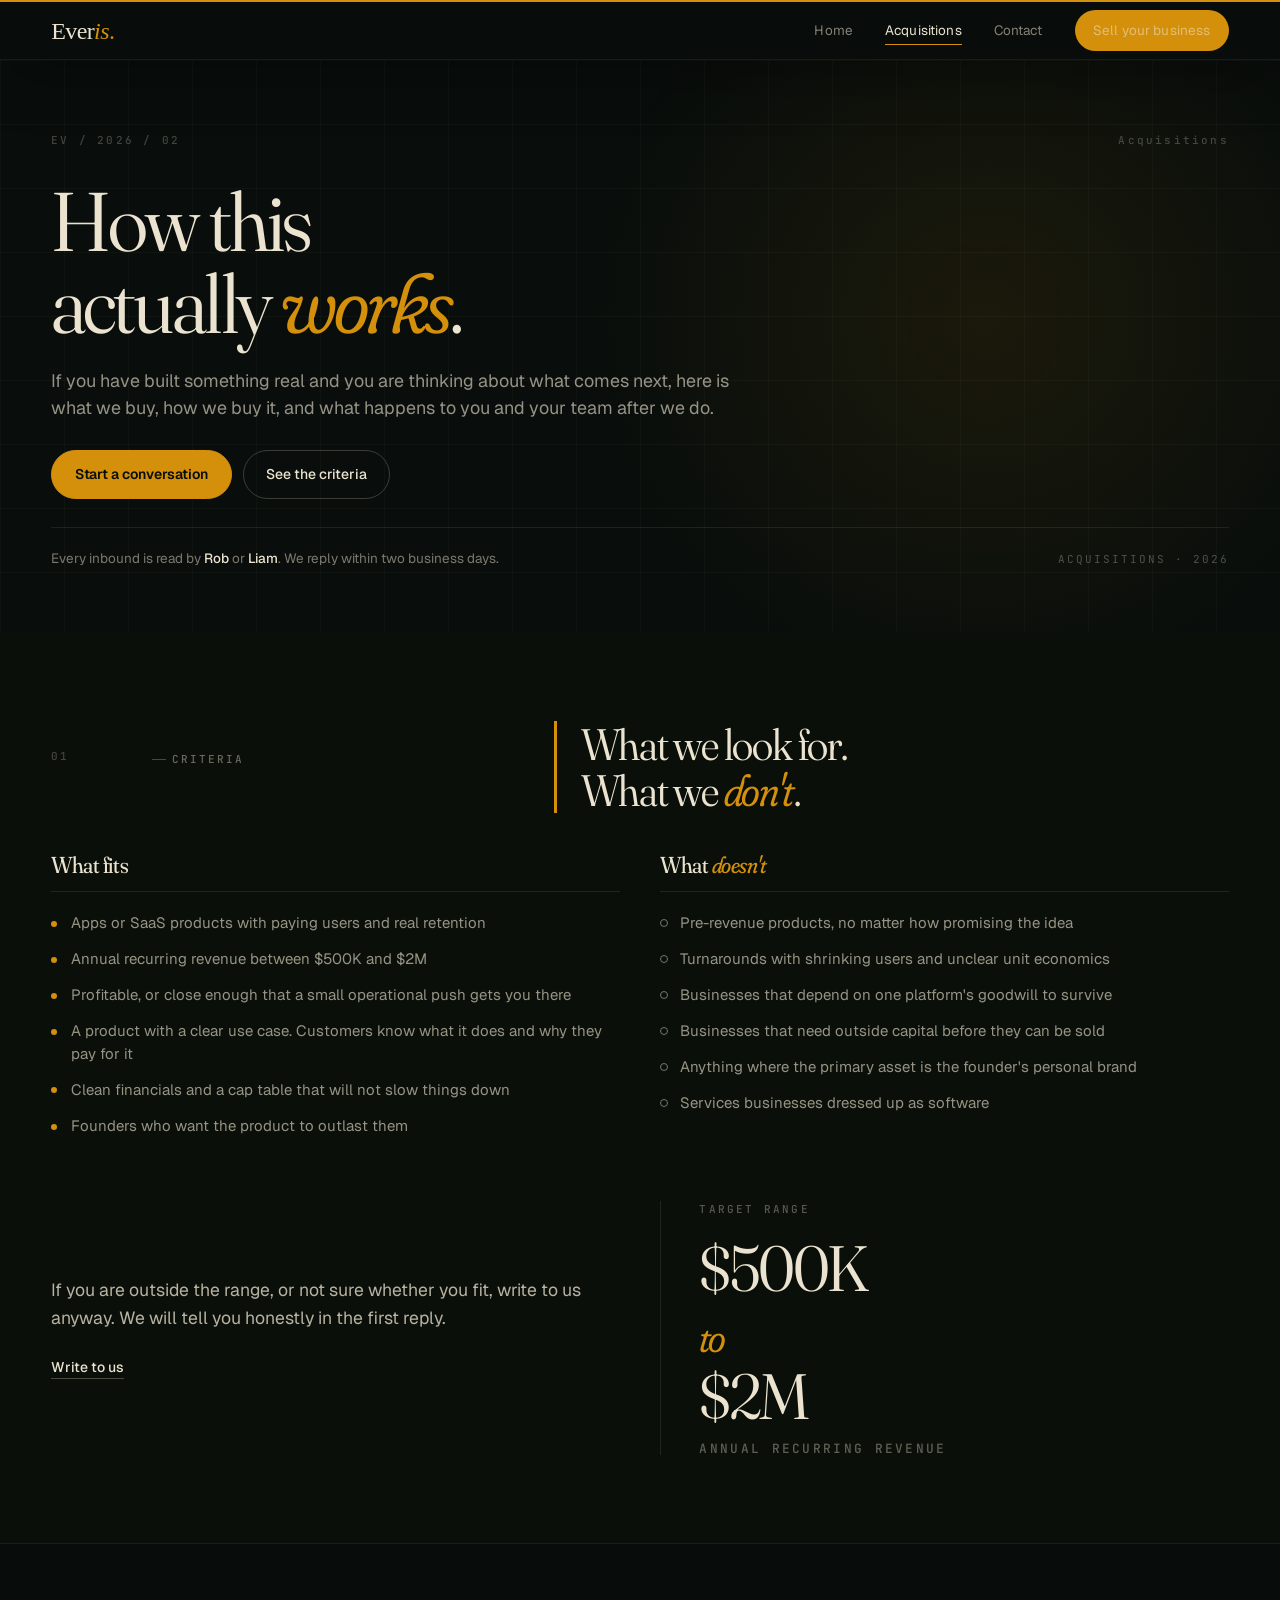
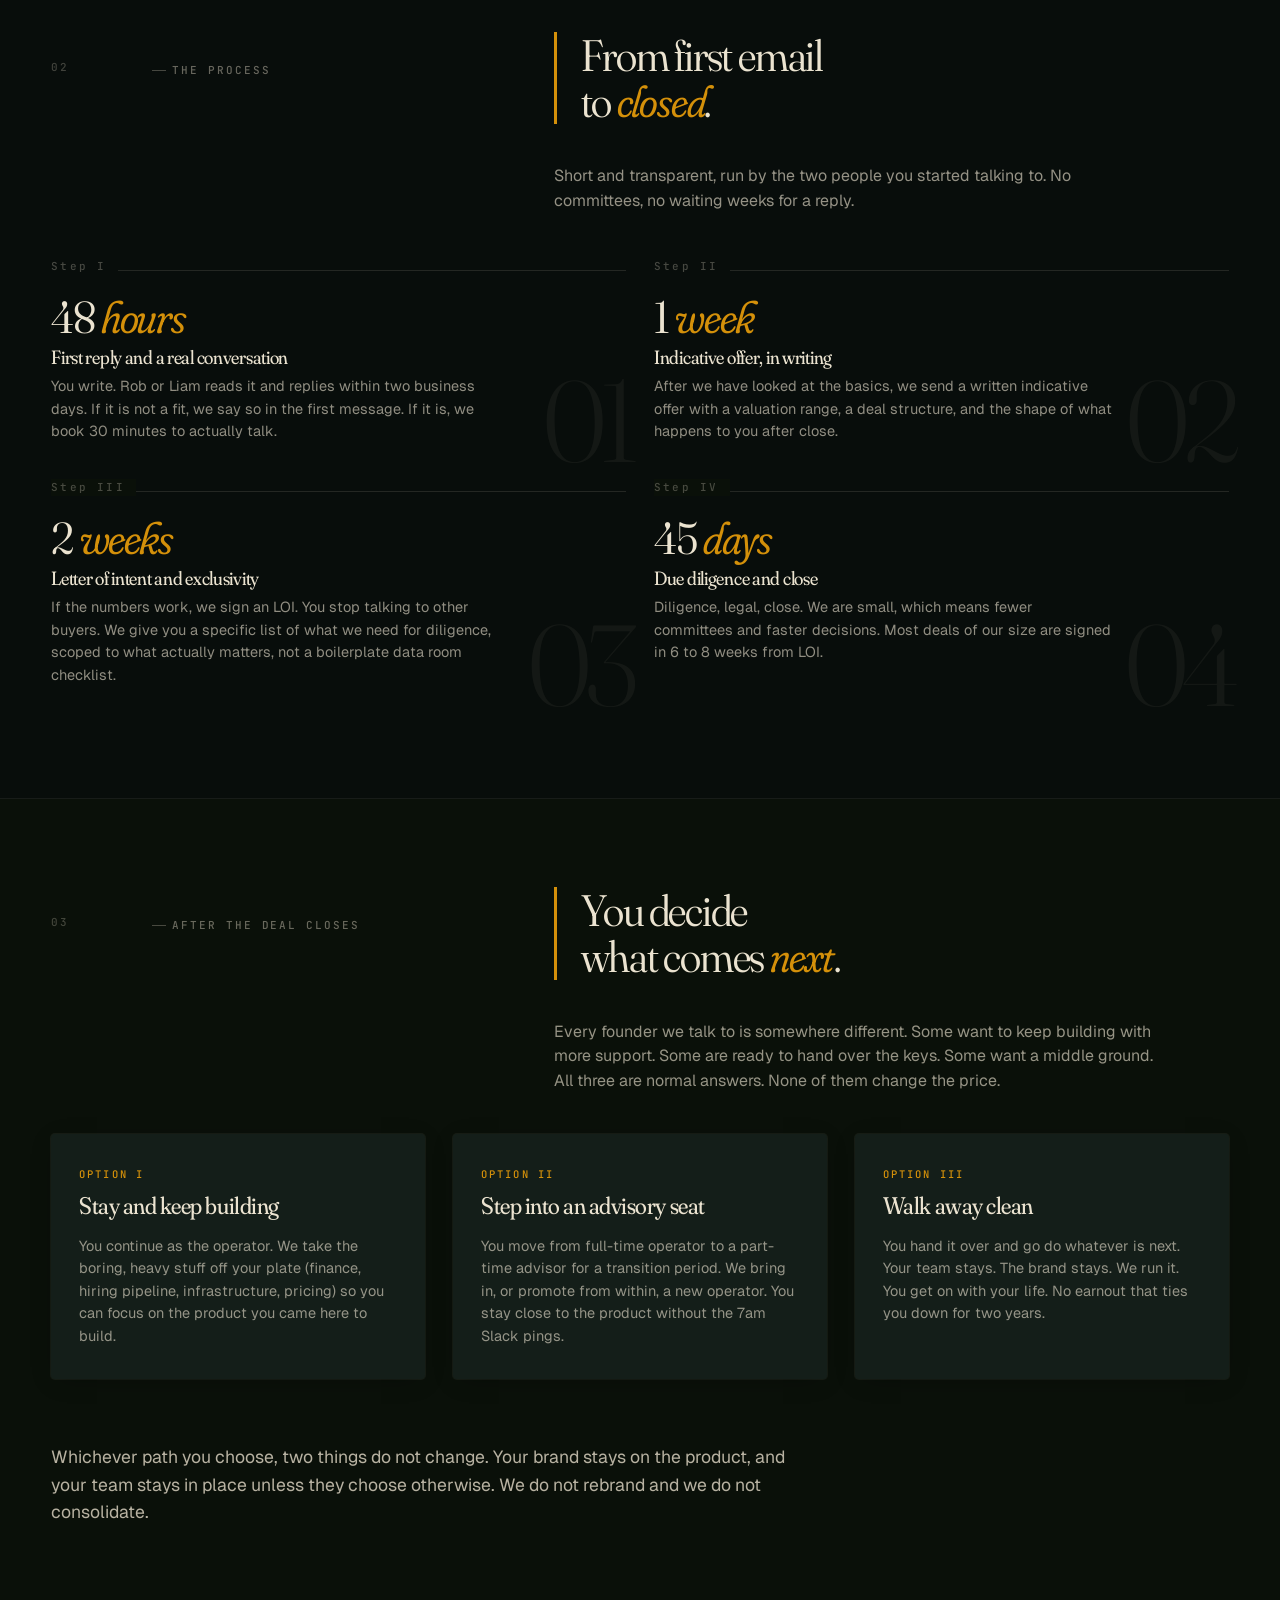
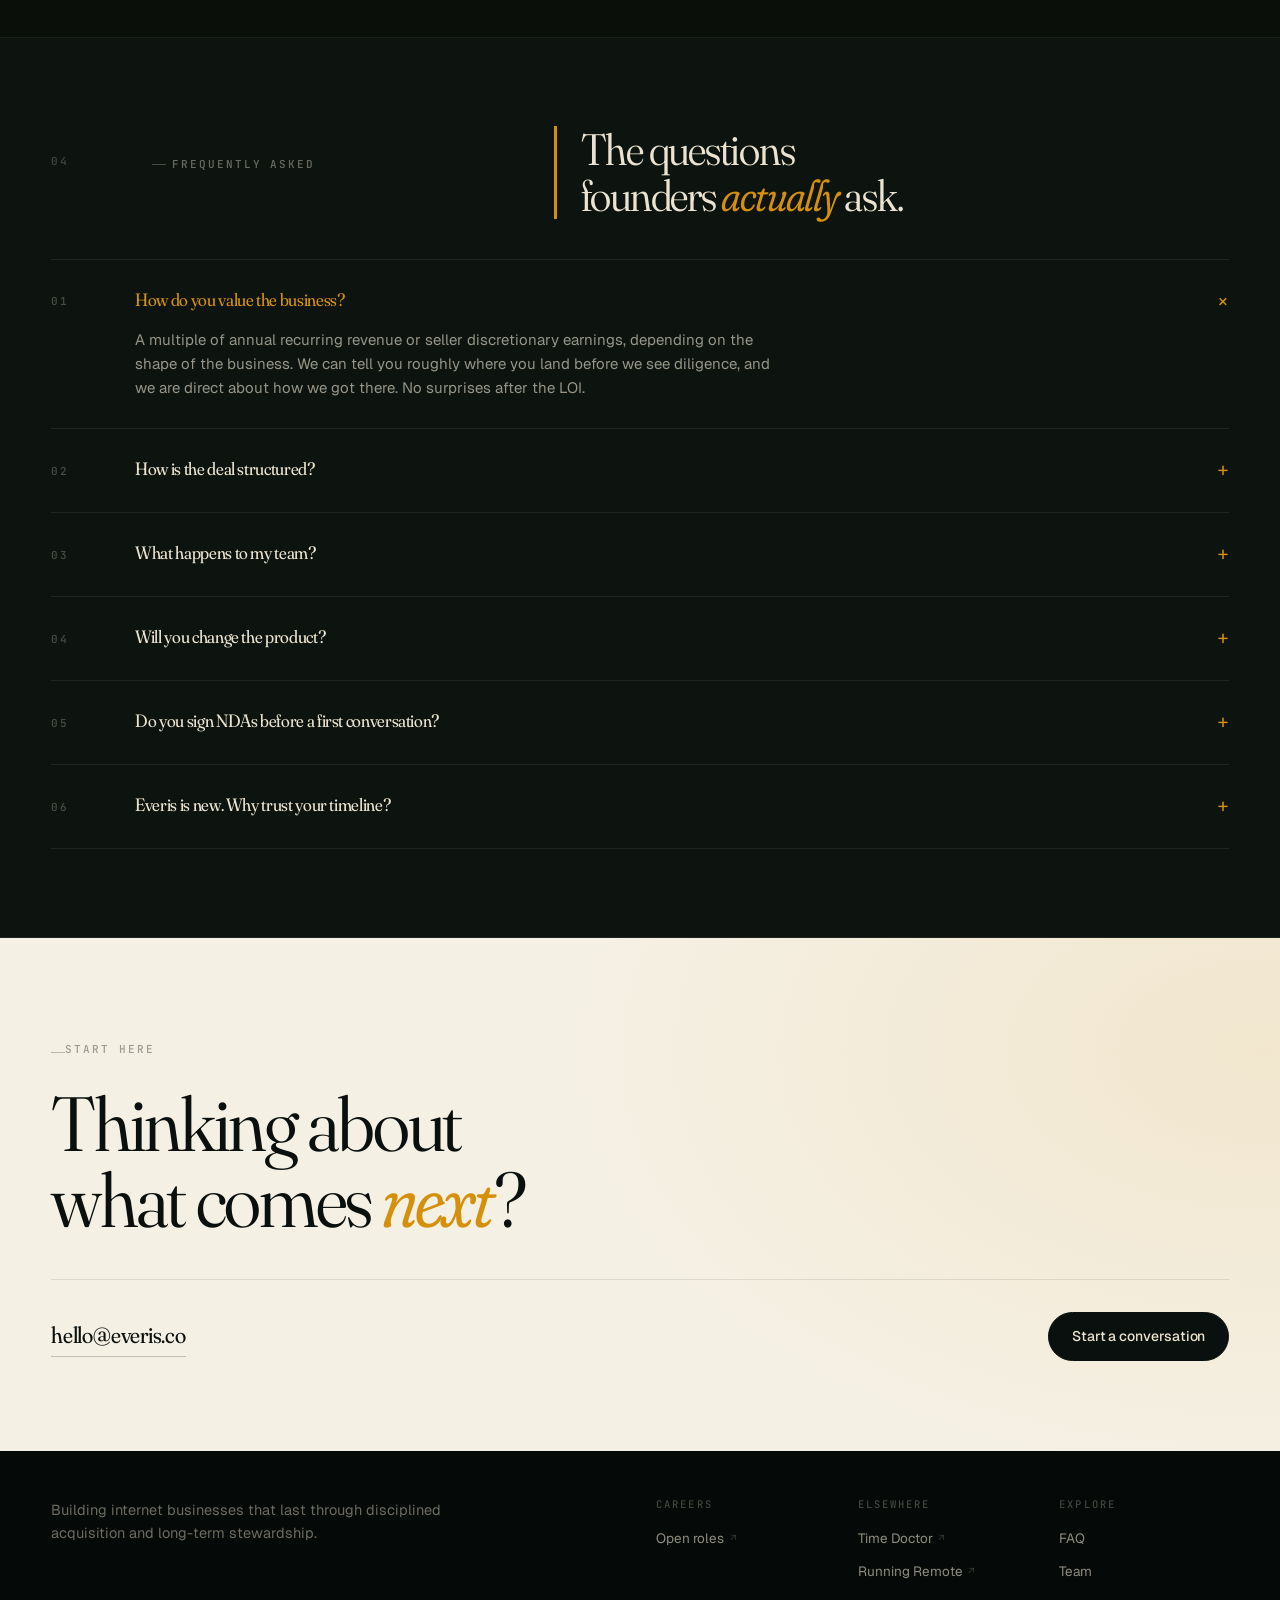
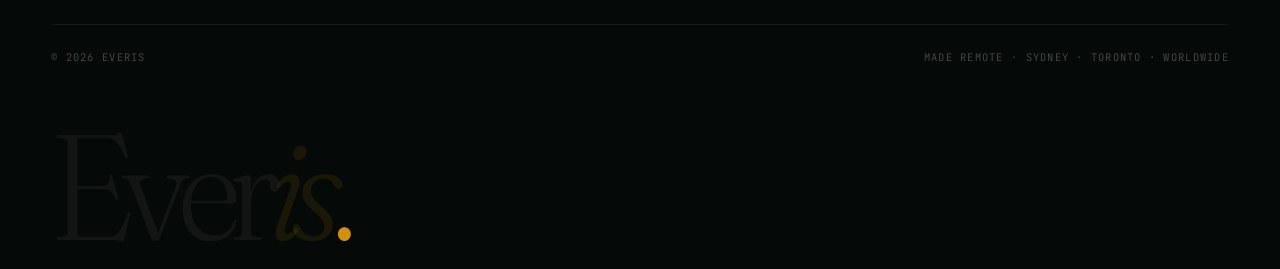
==== acquisitions.html @ 9de09fd9 "Add files via upload" ====
<!DOCTYPE html>
<html lang="en">
<head>
<meta charset="UTF-8" />
<meta name="viewport" content="width=device-width, initial-scale=1.0" />
<meta name="description" content="How Everis acquires profitable apps and SaaS businesses. Our criteria, our process, and what happens after close." />
<title>Acquisitions. Everis.</title>
<link rel="preconnect" href="https://fonts.googleapis.com" />
<link rel="preconnect" href="https://fonts.gstatic.com" crossorigin />
<link href="https://fonts.googleapis.com/css2?family=Fraunces:ital,opsz,wght,SOFT@0,9..144,300..700,0..100;1,9..144,300..700,0..100&family=Geist:wght@300;400;500;600&family=JetBrains+Mono:wght@400;500&display=swap" rel="stylesheet" />
<style>
/* =======================================================
   EVERIS - SHARED STYLES
   Forest + bone + brass, editorial, restrained
   ======================================================= */

:root {
  /* Palette */
  --bone: #EFE9DB;
  --bone-warm: #E5DBBF;
  --bone-deep: #DCD1B1;
  --forest: #1E2E25;
  --forest-soft: #2A3D32;
  --forest-deep: #14201A;
  --ink: #0F1814;
  --ink-soft: #2E3D35;
  --ink-muted: #5F6D64;
  --brass: #ce6a02;
  --brass-bright: #ce6a02;
  --brass-soft: #ce6a02;
  --sage: #7B8D7F;
  --rule: #CFC3A7;
  --rule-soft: #DFD5B9;

  /* Type */
  --font-serif: 'Fraunces', 'Iowan Old Style', Georgia, serif;
  --font-sans: 'Geist', -apple-system, BlinkMacSystemFont, sans-serif;
  --font-mono: 'JetBrains Mono', 'IBM Plex Mono', Menlo, monospace;

  /* Layout */
  --container: 1360px;
  --gutter: clamp(1.5rem, 4vw, 4rem);
  --section-y: clamp(3.5rem, 7vw, 5.5rem);
  --nav-h: 60px;
}

/* Reset */
*, *::before, *::after { box-sizing: border-box; margin: 0; padding: 0; }

html {
  scroll-behavior: smooth;
  -webkit-font-smoothing: antialiased;
  -moz-osx-font-smoothing: grayscale;
  text-rendering: optimizeLegibility;
  scroll-padding-top: calc(var(--nav-h) + 1rem);
}

body {
  background: var(--bone);
  color: var(--ink);
  font-family: var(--font-sans);
  font-size: 16px;
  line-height: 1.55;
  font-weight: 400;
  position: relative;
  min-height: 100vh;
  overflow-x: hidden;
}

/* Paper grain overlay */
body::before {
  content: '';
  position: fixed;
  inset: 0;
  background-image: url("data:image/svg+xml;utf8,<svg xmlns='http://www.w3.org/2000/svg' width='240' height='240'><filter id='n'><feTurbulence type='fractalNoise' baseFrequency='0.9' numOctaves='2' stitchTiles='stitch'/><feColorMatrix values='0 0 0 0 0.08 0 0 0 0 0.1 0 0 0 0 0.08 0 0 0 0.5 0'/></filter><rect width='100%25' height='100%25' filter='url(%23n)'/></svg>");
  opacity: 0.055;
  mix-blend-mode: multiply;
  pointer-events: none;
  z-index: 1;
}

main, nav, footer { position: relative; z-index: 2; }

a { color: inherit; text-decoration: none; }
::selection { background: var(--brass); color: var(--bone); }

:focus-visible {
  outline: 2px solid var(--brass);
  outline-offset: 3px;
  border-radius: 2px;
}

img { display: block; max-width: 100%; height: auto; }

button { font: inherit; cursor: pointer; }

/* =======================================================
   TYPOGRAPHY
   ======================================================= */

h1, h2, h3, h4 {
  font-family: var(--font-serif);
  font-weight: 400;
  font-variation-settings: 'SOFT' 40, 'opsz' 144;
  letter-spacing: -0.025em;
  line-height: 1.03;
  color: var(--ink);
}

em, .italic {
  font-style: italic;
  font-variation-settings: 'SOFT' 100, 'opsz' 144;
}

.accent, h1 em, h2 em, h3 em {
  color: var(--brass);
}

.label {
  font-family: var(--font-mono);
  font-size: 11px;
  font-weight: 500;
  letter-spacing: 0.18em;
  text-transform: uppercase;
  color: var(--ink-muted);
}

.edition-num {
  font-family: var(--font-mono);
  font-size: 11px;
  letter-spacing: 0.2em;
  color: var(--ink-muted);
  font-weight: 500;
}

/* =======================================================
   LAYOUT PRIMITIVES
   ======================================================= */

.container {
  max-width: var(--container);
  margin: 0 auto;
  padding: 0 var(--gutter);
  position: relative;
}

.grid-12 {
  display: grid;
  grid-template-columns: repeat(12, 1fr);
  gap: 1.5rem 1.75rem;
}

/* =======================================================
   SCROLL PROGRESS (top of page)
   ======================================================= */

.scroll-progress {
  position: fixed;
  top: 0;
  left: 0;
  height: 2px;
  background: var(--brass);
  width: 0%;
  z-index: 100;
  transition: width 0.1s linear;
  pointer-events: none;
}

/* =======================================================
   NAV
   ======================================================= */

nav.top {
  position: sticky;
  top: 0;
  z-index: 50;
  height: var(--nav-h);
  background: rgba(239, 233, 219, 0.92);
  backdrop-filter: blur(10px);
  -webkit-backdrop-filter: blur(10px);
  border-bottom: 1px solid var(--rule-soft);
}

nav.top .container {
  height: 100%;
  display: flex;
  align-items: center;
  justify-content: space-between;
  gap: 2rem;
}

.wordmark {
  font-family: 'Iowan Old Style', Georgia, serif;
  font-weight: 400;
  font-variation-settings: normal;
  font-size: 1.5rem;
  letter-spacing: -0.025em;
  color: var(--ink);
  line-height: 1;
  display: inline-flex;
  align-items: baseline;
  flex: 0 0 auto;
  min-width: 5.35rem;
  white-space: nowrap;
  transition: none !important;
  animation: none !important;
  transform: none !important;
}
.wordmark em {
  font-style: italic;
  font-family: inherit;
  font-variation-settings: normal;
  color: var(--brass);
  font-weight: 400;
  transition: none !important;
  animation: none !important;
  transform: none !important;
}
.wordmark-period {
  font-family: inherit;
  color: var(--brass);
  transition: none !important;
  animation: none !important;
  transform: none !important;
}

.nav-links {
  display: flex;
  gap: 2rem;
  align-items: center;
  list-style: none;
}

.nav-links a {
  font-size: 13.5px;
  color: var(--ink-soft);
  position: relative;
  padding: 4px 0;
  font-weight: 400;
  letter-spacing: 0.01em;
}

.nav-links a::after {
  content: '';
  position: absolute;
  left: 0;
  bottom: -2px;
  width: 100%;
  height: 1px;
  background: var(--brass);
  opacity: 0;
}

.nav-links a:hover,
.nav-links a.active { color: var(--ink); }
.nav-links a:hover::after,
.nav-links a.active::after { opacity: 1; }

/* Primary CTA button in nav - bright gold with dark text, unmissable */
.nav-cta {
  padding: 0.6rem 1.15rem !important;
  font-size: 13px;
  background: #D4900A;
  color: #000000;
  border-radius: 100px;
  display: inline-flex;
  align-items: center;
  gap: 0.4rem;
  font-weight: 600;
  letter-spacing: -0.005em;
  transition: background 0.2s ease, box-shadow 0.2s ease;
  box-shadow: 0 1px 0 rgba(20, 32, 26, 0.08);
}
.nav-cta::after { display: none !important; }
.nav-cta:hover {
  background: var(--brass-bright);
  color: #000000;
  box-shadow: 0 4px 12px -4px rgba(184, 138, 42, 0.28);
}

.nav-toggle {
  display: none;
  background: none;
  border: none;
  color: var(--ink);
  font-family: var(--font-mono);
  font-size: 12px;
  letter-spacing: 0.1em;
  text-transform: uppercase;
}

/* =======================================================
   BUTTONS
   ======================================================= */

.btn {
  display: inline-flex;
  align-items: center;
  gap: 0.55rem;
  padding: 0.8rem 1.4rem;
  font-family: var(--font-sans);
  font-size: 14px;
  font-weight: 500;
  letter-spacing: -0.005em;
  border-radius: 100px;
  cursor: pointer;
  transition: background 0.25s ease, color 0.25s ease, border-color 0.25s ease, transform 0.25s ease;
  border: 1px solid transparent;
  text-decoration: none;
  white-space: nowrap;
}


.btn-primary {
  background: var(--forest);
  color: var(--bone);
  border-color: var(--forest);
}
.btn-primary:hover {
  background: var(--brass);
  color: var(--forest-deep);
  border-color: var(--brass);
  transform: translateY(-1px);
}

.btn-ghost {
  background: transparent;
  color: var(--ink);
  border-color: var(--ink);
}
.btn-ghost:hover {
  background: var(--ink);
  color: var(--bone);
}

.btn-brass {
  background: var(--brass);
  color: var(--forest-deep);
  border-color: var(--brass);
  font-weight: 600;
}
.btn-brass:hover {
  background: var(--brass-bright);
  border-color: var(--brass-bright);
  color: var(--forest-deep);
  transform: translateY(-1px);
}

/* On dark backgrounds */
.btn-light {
  background: var(--bone);
  color: var(--forest);
  border-color: var(--bone);
}
.btn-light:hover {
  background: var(--brass);
  color: var(--forest-deep);
  border-color: var(--brass);
}

/* =======================================================
   TEXT LINK
   ======================================================= */

.txt-link {
  display: inline-flex;
  align-items: center;
  gap: 0.5rem;
  font-size: 14px;
  color: var(--ink);
  border-bottom: 1px solid var(--ink);
  padding-bottom: 2px;
  transition: color 0.2s ease, border-color 0.2s ease, gap 0.2s ease;
  font-weight: 500;
  font-family: var(--font-sans);
  line-height: 1.3;
  text-decoration: none;
}
.txt-link:hover {
  color: var(--brass);
  border-color: var(--brass);
  gap: 0.7rem;
}

/* =======================================================
   REVEAL ANIMATIONS
   ======================================================= */

.reveal {
  opacity: 0;
  transform: translateY(16px);
  transition: opacity 0.9s cubic-bezier(0.22, 0.8, 0.3, 1),
              transform 0.9s cubic-bezier(0.22, 0.8, 0.3, 1);
}
.reveal.in-view {
  opacity: 1;
  transform: translateY(0);
}

@media (prefers-reduced-motion: reduce) {
  *, *::before, *::after {
    animation: none !important;
    transition: none !important;
  }
  .reveal { opacity: 1; transform: none; }
}

/* =======================================================
   HERO (homepage, acquisitions, contact)
   ======================================================= */

.hero {
  padding: clamp(2.5rem, 6vw, 4.5rem) 0 clamp(2.5rem, 5vw, 4rem);
  position: relative;
}

.hero-meta {
  display: flex;
  justify-content: space-between;
  margin-bottom: 2rem;
  align-items: baseline;
  gap: 1rem;
}

.hero-headline {
  font-family: var(--font-serif);
  font-variation-settings: 'SOFT' 30, 'opsz' 144;
  font-weight: 350;
  font-size: clamp(2.5rem, 6.5vw, 6rem);
  line-height: 0.98;
  letter-spacing: -0.035em;
  margin-bottom: 1.5rem;
  color: var(--ink);
  max-width: 16ch;
}

.hero-headline em {
  color: var(--brass);
}

.hero-sub {
  font-size: clamp(1.05rem, 1.4vw, 1.2rem);
  line-height: 1.5;
  color: var(--ink-soft);
  margin-bottom: 1.75rem;
  font-weight: 400;
  max-width: 58ch;
}

.hero-ctas {
  display: flex;
  gap: 0.7rem;
  flex-wrap: wrap;
  margin-bottom: 1.75rem;
}

.hero-signature {
  margin-top: 1.5rem;
  padding-top: 1.25rem;
  border-top: 1px solid var(--rule);
  display: flex;
  justify-content: space-between;
  align-items: baseline;
  flex-wrap: wrap;
  gap: 1rem;
}

.hero-signature .credit {
  font-size: 13.5px;
  color: var(--ink-soft);
  font-weight: 400;
}
.hero-signature .credit strong {
  color: var(--ink);
  font-weight: 500;
}

.hero-signature .meta {
  font-family: var(--font-mono);
  font-size: 11px;
  letter-spacing: 0.18em;
  text-transform: uppercase;
  color: var(--ink-muted);
}

/* =======================================================
   SECTION BASE
   ======================================================= */

section.page {
  padding: var(--section-y) 0;
  border-bottom: 1px solid var(--rule-soft);
  position: relative;
}

.page-header {
  display: grid;
  grid-template-columns: repeat(12, 1fr);
  gap: 1.5rem 1.75rem;
  margin-bottom: 2.5rem;
  align-items: baseline;
}

.page-header .edition-num { grid-column: 1 / 2; }
.page-header .label { grid-column: 2 / 6; align-self: baseline; }
.page-title {
  grid-column: 6 / 13;
  font-family: var(--font-serif);
  font-variation-settings: 'SOFT' 40, 'opsz' 144;
  font-size: clamp(1.75rem, 3.5vw, 2.75rem);
  font-weight: 350;
  line-height: 1.05;
  letter-spacing: -0.028em;
}

/* =======================================================
   WHAT WE DO (simple prose block)
   ======================================================= */

.what-do-body {
  display: grid;
  grid-template-columns: repeat(12, 1fr);
  gap: 1.5rem 1.75rem;
}

.what-do-lead {
  grid-column: 6 / 13;
  font-size: clamp(1.05rem, 1.4vw, 1.2rem);
  line-height: 1.5;
  color: var(--ink-soft);
  font-weight: 400;
}

.what-do-lead .emphasis {
  color: var(--ink);
  font-weight: 500;
}

/* =======================================================
   WHY FOUNDERS CHOOSE US - claim grid
   ======================================================= */

.why-founders { background: var(--bone-warm); }

.why-lead {
  display: grid;
  grid-template-columns: repeat(12, 1fr);
  gap: 1.5rem 1.75rem;
  margin-top: 1.5rem;
}
.why-lead p {
  grid-column: 6 / 13;
  font-size: clamp(1rem, 1.25vw, 1.1rem);
  color: var(--ink-soft);
  line-height: 1.55;
  max-width: 55ch;
}

.claim-grid {
  display: grid;
  grid-template-columns: repeat(12, 1fr);
  gap: 1.5rem 1.75rem;
  margin-top: 3.5rem;
}

.claim {
  grid-column: span 4;
  display: flex;
  flex-direction: column;
  padding-top: 1.75rem;
  border-top: 1px solid var(--ink);
  position: relative;
}

.claim::before {
  content: attr(data-index);
  position: absolute;
  top: -13px;
  left: 0;
  background: var(--bone-warm);
  padding-right: 0.7rem;
  font-family: var(--font-mono);
  font-size: 11px;
  letter-spacing: 0.2em;
  color: var(--ink-muted);
  font-weight: 500;
}

.claim-number {
  font-family: var(--font-serif);
  font-variation-settings: 'SOFT' 30, 'opsz' 144;
  font-weight: 350;
  font-size: clamp(2.75rem, 5vw, 4.25rem);
  line-height: 1;
  letter-spacing: -0.04em;
  color: var(--ink);
  margin-bottom: 0.1rem;
}
.claim-number .unit {
  font-size: 0.26em;
  font-family: var(--font-mono);
  letter-spacing: 0.15em;
  text-transform: uppercase;
  color: var(--ink-muted);
  display: inline-block;
  transform: translateY(-1.4em);
  margin-left: 0.5rem;
  font-weight: 500;
}

.claim-phrase {
  font-family: var(--font-serif);
  font-variation-settings: 'SOFT' 70, 'opsz' 144;
  font-size: clamp(1.2rem, 1.6vw, 1.45rem);
  font-weight: 400;
  line-height: 1.15;
  letter-spacing: -0.02em;
  color: var(--ink);
  margin-bottom: 1rem;
  margin-top: 0.4rem;
}

.claim-body {
  font-size: 14.5px;
  line-height: 1.55;
  color: var(--ink-soft);
  max-width: 34ch;
}

/* =======================================================
   WHAT WE LOOK FOR - teaser with number block
   ======================================================= */

.criteria-grid {
  display: grid;
  grid-template-columns: repeat(12, 1fr);
  gap: 1.5rem 2.5rem;
  align-items: center;
}

.criteria-body {
  grid-column: 1 / 7;
}
.criteria-body p {
  font-size: clamp(1.05rem, 1.3vw, 1.15rem);
  line-height: 1.55;
  color: var(--ink-soft);
  margin-bottom: 1.5rem;
  max-width: 48ch;
}

.criteria-visual {
  grid-column: 7 / 13;
  padding-left: clamp(0rem, 3vw, 2.5rem);
  border-left: 1px solid var(--rule);
  display: flex;
  flex-direction: column;
  align-items: flex-start;
}

.criteria-visual .range-label {
  font-family: var(--font-mono);
  font-size: 11px;
  letter-spacing: 0.2em;
  color: var(--ink-muted);
  text-transform: uppercase;
  margin-bottom: 1.25rem;
  font-weight: 500;
}

.criteria-number {
  font-family: var(--font-serif);
  font-variation-settings: 'SOFT' 30, 'opsz' 144;
  font-weight: 350;
  font-size: clamp(2.5rem, 5.5vw, 4rem);
  line-height: 0.95;
  letter-spacing: -0.04em;
  color: var(--ink);
}
.criteria-number .row { display: block; }
.criteria-number .to {
  color: var(--brass);
  font-style: italic;
  font-variation-settings: 'SOFT' 100, 'opsz' 144;
  font-size: 0.65em;
  display: inline-block;
  margin: 0.2em 0.5rem 0.2em 0;
}

.criteria-number .unit {
  font-family: var(--font-mono);
  font-size: 0.2em;
  text-transform: uppercase;
  letter-spacing: 0.18em;
  color: var(--ink-muted);
  display: block;
  margin-top: 1rem;
  font-weight: 500;
}

/* =======================================================
   FOUNDERS SECTION - with duotone photos
   ======================================================= */

.founders { background: var(--bone); border-bottom: 1px solid var(--rule-soft); }

.founders-intro {
  display: grid;
  grid-template-columns: repeat(12, 1fr);
  gap: 1.5rem 1.75rem;
  margin-top: 1rem;
  margin-bottom: 3rem;
}

.founders-intro p {
  grid-column: 6 / 13;
  font-size: clamp(1rem, 1.25vw, 1.1rem);
  color: var(--ink-soft);
  line-height: 1.55;
  max-width: 52ch;
}

.founders-grid {
  display: grid;
  grid-template-columns: repeat(12, 1fr);
  gap: 3rem 2rem;
}

.founder-card {
  grid-column: span 6;
  display: grid;
  grid-template-columns: 1fr 1.6fr;
  gap: 1.5rem;
  align-items: start;
}

.founder-photo {
  position: relative;
  overflow: hidden;
  border-radius: 6px;
  aspect-ratio: 4 / 5;
  background: var(--forest);
  cursor: default;
}

.founder-photo img {
  width: 100%;
  height: 100%;
  object-fit: cover;
  display: block;
  /* Sepia until hover */
  filter: grayscale(0.25) sepia(0.65) saturate(0.85) hue-rotate(-10deg) brightness(0.98) contrast(1.02);
  transition: filter 0.7s cubic-bezier(0.22, 0.8, 0.3, 1),
              transform 0.8s cubic-bezier(0.22, 0.8, 0.3, 1);
}

.founder-photo::after {
  content: '';
  position: absolute;
  inset: 0;
  background: linear-gradient(180deg, rgba(154, 122, 42, 0.08), rgba(30, 46, 37, 0.22));
  mix-blend-mode: multiply;
  pointer-events: none;
  transition: opacity 0.7s ease;
  z-index: 2;
}

.founder-card:hover .founder-photo img {
  filter: none;
  transform: scale(1.025);
}
.founder-card:hover .founder-photo::after {
  opacity: 0;
}

.founder-info {
  display: flex;
  flex-direction: column;
  gap: 0.65rem;
  padding-top: 0.25rem;
}

.founder-name {
  font-family: var(--font-serif);
  font-variation-settings: 'SOFT' 70, 'opsz' 144;
  font-size: clamp(1.4rem, 1.9vw, 1.7rem);
  font-weight: 400;
  letter-spacing: -0.02em;
  line-height: 1.1;
  color: var(--ink);
  margin-bottom: 0.1rem;
}

.founder-role {
  font-family: var(--font-mono);
  font-size: 10.5px;
  letter-spacing: 0.2em;
  color: var(--brass);
  text-transform: uppercase;
  font-weight: 500;
  margin-bottom: 0.25rem;
}

.founder-credit {
  font-size: 14.5px;
  line-height: 1.6;
  color: var(--ink-soft);
  font-weight: 400;
}

.founder-credit em {
  font-style: italic;
  color: var(--ink);
}

.founder-location {
  margin-top: 0.35rem;
  font-family: var(--font-mono);
  font-size: 10.5px;
  letter-spacing: 0.18em;
  text-transform: uppercase;
  color: var(--ink-muted);
  font-weight: 500;
}

/* =======================================================
   FINAL CTA (dark forest section)
   ======================================================= */

.final-cta {
  padding: clamp(4.5rem, 8vw, 7rem) 0 clamp(4rem, 7vw, 6rem);
  background: var(--forest);
  color: var(--bone);
  border-bottom: none;
  position: relative;
  overflow: hidden;
}

.final-cta::after {
  content: '';
  position: absolute;
  right: -15%;
  top: -20%;
  width: 80%;
  height: 140%;
  background: radial-gradient(ellipse at center, rgba(154, 122, 42, 0.18) 0%, transparent 60%);
  pointer-events: none;
}

.final-cta .container {
  position: relative;
  z-index: 2;
}

.final-cta .label {
  color: rgba(239, 233, 219, 0.55);
  margin-bottom: 1.75rem;
  display: block;
}

.final-cta-headline {
  font-family: var(--font-serif);
  font-variation-settings: 'SOFT' 30, 'opsz' 144;
  font-weight: 350;
  font-size: clamp(2.5rem, 6vw, 5rem);
  line-height: 1;
  letter-spacing: -0.03em;
  color: var(--bone);
  max-width: 14ch;
  margin-bottom: 2.5rem;
}

.final-cta-headline em {
  color: var(--brass-soft);
}

.final-cta-actions {
  padding-top: 2rem;
  border-top: 1px solid rgba(239, 233, 219, 0.18);
  display: flex;
  flex-wrap: wrap;
  gap: 1.5rem 2rem;
  align-items: center;
  justify-content: space-between;
}

.final-cta-email {
  font-family: var(--font-serif);
  font-variation-settings: 'SOFT' 60, 'opsz' 144;
  font-size: clamp(1.15rem, 1.8vw, 1.55rem);
  font-weight: 400;
  color: var(--bone);
  border-bottom: 1px solid rgba(239, 233, 219, 0.35);
  padding-bottom: 3px;
  transition: color 0.25s ease, border-color 0.25s ease;
  letter-spacing: -0.01em;
}
.final-cta-email:hover {
  color: var(--brass-soft);
  border-color: var(--brass-soft);
}

/* =======================================================
   FOOTER
   ======================================================= */

footer {
  background: var(--forest-deep);
  color: var(--bone);
  padding: 3rem 0 0;
  position: relative;
  overflow: hidden;
}

.footer-top {
  display: grid;
  grid-template-columns: repeat(12, 1fr);
  gap: 1.5rem 2rem;
  padding-bottom: 2.5rem;
  border-bottom: 1px solid rgba(239, 233, 219, 0.12);
}

.footer-about {
  grid-column: 1 / 6;
  font-size: 14.5px;
  line-height: 1.55;
  color: rgba(239, 233, 219, 0.65);
  max-width: 42ch;
}

.footer-links {
  grid-column: 7 / 13;
  display: grid;
  grid-template-columns: repeat(3, minmax(0, 1fr));
  gap: 2rem;
}

.footer-col h4 {
  font-family: var(--font-mono);
  font-size: 10.5px;
  letter-spacing: 0.2em;
  text-transform: uppercase;
  color: rgba(239, 233, 219, 0.5);
  font-weight: 500;
  margin-bottom: 1rem;
}

.footer-col ul {
  list-style: none;
  display: flex;
  flex-direction: column;
  gap: 0.55rem;
}

.footer-col a {
  color: var(--bone);
  font-size: 13.5px;
  transition: color 0.2s ease;
  display: inline-flex;
  align-items: center;
  gap: 0.35rem;
}
.footer-col a:hover { color: var(--brass-soft); }
.footer-col a .ext {
  font-size: 10px;
  color: rgba(239, 233, 219, 0.4);
  transition: color 0.2s ease;
}
.footer-col a:hover .ext { color: var(--brass-soft); }

.footer-bottom {
  padding: 1.5rem 0 2rem;
  display: flex;
  justify-content: space-between;
  align-items: center;
  font-family: var(--font-mono);
  font-size: 10.5px;
  letter-spacing: 0.12em;
  color: rgba(239, 233, 219, 0.45);
  text-transform: uppercase;
  gap: 1rem;
  flex-wrap: wrap;
}

/* Giant wordmark, aligned to container gutter */
.wordmark-giant-wrap {
  max-width: var(--container);
  margin: 0 auto;
  padding: 1.5rem var(--gutter) 1.25rem;
  overflow: hidden;
}

.wordmark-giant {
  font-family: var(--font-serif);
  font-variation-settings: 'SOFT' 50, 'opsz' 144;
  font-weight: 300;
  font-size: clamp(5rem, 22vw, 22rem);
  line-height: 0.85;
  letter-spacing: -0.05em;
  color: var(--bone);
  display: block;
  text-align: left;
  white-space: nowrap;
}

.wordmark-giant em {
  font-style: italic;
  color: var(--brass);
  font-variation-settings: 'SOFT' 100, 'opsz' 144;
}

/* =======================================================
   RESPONSIVE
   ======================================================= */

@media (max-width: 880px) {
  body { font-size: 15.5px; }

  nav.top { height: 56px; }

  .nav-links { display: none; }
  .nav-links.open {
    display: flex;
    position: absolute;
    top: 56px;
    right: 0;
    left: 0;
    background: var(--bone);
    flex-direction: column;
    gap: 0.25rem;
    padding: 1.25rem var(--gutter);
    border-bottom: 1px solid var(--rule);
    align-items: flex-start;
  }
  .nav-links.open a {
    padding: 0.75rem 0;
    font-size: 15px;
    width: 100%;
    border-bottom: 1px solid var(--rule-soft);
  }
  .nav-links.open a:last-child { border-bottom: none; }
  .nav-toggle { display: block; }

  .page-header { margin-bottom: 2rem; }
  .page-header .edition-num { grid-column: 1 / 13; }
  .page-header .label { grid-column: 1 / 13; margin-top: 0.25rem; }
  .page-title { grid-column: 1 / 13; margin-top: 0.75rem; }

  .what-do-lead { grid-column: 1 / 13; }

  .why-lead p { grid-column: 1 / 13; }

  .claim-grid { grid-template-columns: 1fr; gap: 2.5rem; margin-top: 2.5rem; }
  .claim { grid-column: 1 / -1; }
  .claim-body { max-width: none; }

  .criteria-grid { grid-template-columns: 1fr; gap: 2rem; }
  .criteria-body, .criteria-visual { grid-column: 1 / -1; }
  .criteria-visual {
    padding-left: 0;
    border-left: none;
    padding-top: 1.5rem;
    border-top: 1px solid var(--rule);
  }

  .founders-intro p { grid-column: 1 / 13; }
  .founders-grid { grid-template-columns: 1fr; gap: 2.5rem; }
  .founder-card { grid-column: 1 / -1; grid-template-columns: 1fr 1.5fr; gap: 1.25rem; }

  .final-cta-actions { flex-direction: column; align-items: flex-start; gap: 1.25rem; }

  .footer-top { grid-template-columns: 1fr; gap: 2rem; }
  .footer-about, .footer-links { grid-column: 1 / -1; }
  .footer-links { grid-template-columns: repeat(3, minmax(0, 1fr)); gap: 1.5rem; }

  .hero-signature { flex-direction: column; align-items: flex-start; gap: 0.5rem; }
}

@media (max-width: 560px) {
  .footer-links { grid-template-columns: 1fr 1fr; }
  .footer-bottom { flex-direction: column; align-items: flex-start; gap: 0.5rem; }
  .founder-card { grid-template-columns: 1fr; gap: 1rem; }
  .founder-photo { max-width: 220px; }
  .hero-meta { flex-direction: column; align-items: flex-start; gap: 0.4rem; }
}

/* =======================================================
   ACQUISITIONS PAGE specifics
   ======================================================= */

.process-list {
  display: grid;
  grid-template-columns: repeat(12, 1fr);
  gap: 1.5rem 1.75rem;
}

.process-step {
  grid-column: span 6;
  border-top: 1px solid var(--ink);
  padding-top: 1.5rem;
  padding-bottom: 1.5rem;
  position: relative;
}

.process-step::before {
  content: attr(data-step);
  position: absolute;
  top: -13px;
  left: 0;
  background: var(--bone);
  padding-right: 0.7rem;
  font-family: var(--font-mono);
  font-size: 11px;
  letter-spacing: 0.2em;
  color: var(--ink-muted);
  font-weight: 500;
}

.process-step.alt::before {
  background: var(--bone-warm);
}

.process-duration {
  font-family: var(--font-serif);
  font-variation-settings: 'SOFT' 30, 'opsz' 144;
  font-size: clamp(2rem, 3.5vw, 2.8rem);
  font-weight: 350;
  letter-spacing: -0.03em;
  line-height: 1;
  color: var(--ink);
  margin-bottom: 0.5rem;
}
.process-duration em {
  color: var(--brass);
  font-style: italic;
}

.process-title {
  font-family: var(--font-serif);
  font-variation-settings: 'SOFT' 70, 'opsz' 144;
  font-size: clamp(1.15rem, 1.5vw, 1.35rem);
  font-weight: 400;
  letter-spacing: -0.015em;
  margin-bottom: 0.5rem;
}

.process-body {
  font-size: 14.5px;
  line-height: 1.55;
  color: var(--ink-soft);
  max-width: 46ch;
}

.criteria-section {
  background: var(--bone-warm);
}

.criteria-detailed {
  display: grid;
  grid-template-columns: repeat(12, 1fr);
  gap: 2rem 2.5rem;
}

.criteria-col {
  grid-column: span 6;
}

.criteria-col h3 {
  font-family: var(--font-serif);
  font-variation-settings: 'SOFT' 60, 'opsz' 144;
  font-size: clamp(1.35rem, 1.8vw, 1.6rem);
  font-weight: 400;
  letter-spacing: -0.02em;
  margin-bottom: 1.25rem;
  color: var(--ink);
  padding-bottom: 0.85rem;
  border-bottom: 1px solid var(--ink);
}
.criteria-col h3 em { color: var(--brass); }

.criteria-col ul {
  list-style: none;
  display: flex;
  flex-direction: column;
  gap: 0.85rem;
}

.criteria-col li {
  font-size: 15px;
  line-height: 1.5;
  color: var(--ink-soft);
  padding-left: 1.25rem;
  position: relative;
}

.criteria-col li::before {
  content: '';
  position: absolute;
  left: 0;
  top: 0.55rem;
  width: 6px;
  height: 6px;
  background: var(--brass);
  border-radius: 50%;
}

.criteria-col.no ul li::before {
  background: transparent;
  border: 1px solid var(--ink-muted);
  width: 8px;
  height: 8px;
  top: 0.45rem;
}

/* After-close section */
.after-close {
  background: var(--bone);
}

.after-options {
  display: grid;
  grid-template-columns: repeat(3, 1fr);
  gap: 1.75rem;
  margin-top: 2.5rem;
}

.after-card {
  padding: 2rem 1.75rem;
  background: var(--bone-warm);
  border-radius: 4px;
  display: flex;
  flex-direction: column;
  gap: 0.7rem;
  position: relative;
  overflow: hidden;
  transition: transform 0.3s ease, box-shadow 0.3s ease;
}
.after-card:hover {
  transform: translateY(-3px);
  box-shadow: 0 12px 30px -18px rgba(15, 24, 20, 0.25);
}

.after-roman {
  font-family: var(--font-mono);
  font-size: 10.5px;
  letter-spacing: 0.2em;
  color: var(--brass);
  text-transform: uppercase;
  font-weight: 500;
}

.after-title {
  font-family: var(--font-serif);
  font-variation-settings: 'SOFT' 70, 'opsz' 144;
  font-size: 1.5rem;
  font-weight: 400;
  letter-spacing: -0.02em;
  line-height: 1.1;
  color: var(--ink);
  margin-bottom: 0.25rem;
}

.after-body {
  font-size: 14.5px;
  line-height: 1.55;
  color: var(--ink-soft);
}

/* FAQ */
.faq-section {
  background: var(--bone-warm);
}

.faq-list {
  display: grid;
  grid-template-columns: repeat(12, 1fr);
  gap: 0;
}
.faq-list > * { grid-column: 1 / 13; }

.faq-item {
  border-top: 1px solid var(--rule);
  padding: 1.75rem 0;
  display: grid;
  grid-template-columns: 60px 1fr;
  gap: 1.5rem;
  align-items: start;
  cursor: pointer;
}
.faq-item:last-child { border-bottom: 1px solid var(--rule); }
.faq-item:hover .faq-q { color: var(--brass); }

.faq-num {
  font-family: var(--font-mono);
  font-size: 11px;
  letter-spacing: 0.2em;
  color: var(--ink-muted);
  font-weight: 500;
  padding-top: 0.35rem;
}

.faq-qa {
  display: flex;
  flex-direction: column;
  gap: 0.85rem;
}

.faq-q {
  font-family: var(--font-serif);
  font-variation-settings: 'SOFT' 60, 'opsz' 144;
  font-size: clamp(1.1rem, 1.4vw, 1.3rem);
  font-weight: 400;
  letter-spacing: -0.02em;
  color: var(--ink);
  transition: color 0.2s ease;
  line-height: 1.3;
}

.faq-a {
  font-size: 15px;
  line-height: 1.6;
  color: var(--ink-soft);
  max-width: 65ch;
}

@media (max-width: 880px) {
  .process-step { grid-column: 1 / -1; }
  .criteria-col { grid-column: 1 / -1; }
  .after-options { grid-template-columns: 1fr; gap: 1rem; }
  .faq-item { grid-template-columns: 40px 1fr; gap: 1rem; }
}

/* =======================================================
   CONTACT PAGE specifics
   ======================================================= */

.contact-grid {
  display: grid;
  grid-template-columns: repeat(12, 1fr);
  gap: 2.5rem 3rem;
  margin-top: 1rem;
}

.contact-form {
  grid-column: 1 / 8;
}

.contact-side {
  grid-column: 9 / 13;
  padding-left: 2rem;
  border-left: 1px solid var(--rule);
  display: flex;
  flex-direction: column;
  gap: 2rem;
}

.contact-side-block h4 {
  font-family: var(--font-mono);
  font-size: 10.5px;
  letter-spacing: 0.2em;
  color: var(--ink-muted);
  text-transform: uppercase;
  font-weight: 500;
  margin-bottom: 0.85rem;
}

.contact-side-block p,
.contact-side-block a {
  font-size: 15px;
  line-height: 1.55;
  color: var(--ink-soft);
}
.contact-side-block a {
  color: var(--ink);
  border-bottom: 1px solid var(--rule);
  padding-bottom: 1px;
  transition: color 0.2s ease, border-color 0.2s ease;
  display: inline-block;
}
.contact-side-block a:hover {
  color: var(--brass);
  border-color: var(--brass);
}

.contact-email-prominent {
  font-family: var(--font-serif);
  font-variation-settings: 'SOFT' 60, 'opsz' 144;
  font-size: clamp(1.15rem, 1.5vw, 1.35rem);
  font-weight: 400;
  letter-spacing: -0.01em;
  color: var(--ink) !important;
  border-bottom: 1px solid var(--ink) !important;
  padding-bottom: 2px !important;
  display: inline-block !important;
  margin-top: 0.25rem;
}
.contact-email-prominent:hover {
  color: var(--brass) !important;
  border-color: var(--brass) !important;
}

.form-intro {
  font-family: var(--font-serif);
  font-variation-settings: 'SOFT' 60, 'opsz' 144;
  font-size: clamp(1.05rem, 1.3vw, 1.2rem);
  line-height: 1.45;
  color: var(--ink-soft);
  margin-bottom: 2.5rem;
  max-width: 52ch;
  letter-spacing: -0.005em;
}

.form-intro em {
  color: var(--brass);
  font-variation-settings: 'SOFT' 100, 'opsz' 144;
}

.form-group {
  margin-bottom: 1.75rem;
}

.form-group label {
  display: block;
  font-family: var(--font-mono);
  font-size: 10.5px;
  letter-spacing: 0.18em;
  color: var(--ink-muted);
  text-transform: uppercase;
  font-weight: 500;
  margin-bottom: 0.6rem;
}

.routing-options {
  display: grid;
  grid-template-columns: repeat(3, 1fr);
  gap: 0.65rem;
}

.routing-option {
  position: relative;
}

.routing-option input {
  position: absolute;
  opacity: 0;
  pointer-events: none;
}

.routing-option label {
  display: block;
  padding: 0.9rem 1rem;
  border: 1px solid var(--rule);
  background: var(--bone);
  border-radius: 6px;
  cursor: pointer;
  transition: all 0.25s ease;
  font-family: var(--font-sans);
  font-size: 14px;
  letter-spacing: 0;
  color: var(--ink-soft);
  text-transform: none;
  margin-bottom: 0;
  font-weight: 400;
  line-height: 1.25;
}

.routing-option label .routing-title {
  display: block;
  font-weight: 500;
  color: var(--ink);
  margin-bottom: 0.2rem;
  font-size: 14.5px;
}

.routing-option label .routing-sub {
  display: block;
  font-size: 12.5px;
  color: var(--ink-muted);
  font-weight: 400;
  line-height: 1.35;
}

.routing-option input:checked + label {
  border-color: var(--ink);
  background: var(--ink);
  color: var(--bone);
}
.routing-option input:checked + label .routing-title { color: var(--bone); }
.routing-option input:checked + label .routing-sub { color: rgba(239, 233, 219, 0.65); }

.routing-option label:hover {
  border-color: var(--ink-soft);
  background: var(--bone-warm);
}
.routing-option input:checked + label:hover {
  background: var(--forest-soft);
  border-color: var(--forest-soft);
}

.form-field {
  width: 100%;
  padding: 0.95rem 1rem;
  border: 1px solid var(--rule);
  background: var(--bone);
  border-radius: 6px;
  font-family: var(--font-sans);
  font-size: 15px;
  color: var(--ink);
  transition: border-color 0.2s ease, background 0.2s ease;
  line-height: 1.4;
  font-weight: 400;
}

.form-field::placeholder {
  color: var(--ink-muted);
  font-weight: 400;
}

.form-field:focus {
  outline: none;
  border-color: var(--ink);
  background: #fff;
}

textarea.form-field {
  resize: vertical;
  min-height: 150px;
  font-family: var(--font-sans);
}

.form-row {
  display: grid;
  grid-template-columns: 1fr 1fr;
  gap: 1.25rem;
}

.form-submit {
  margin-top: 0.5rem;
  display: flex;
  align-items: center;
  gap: 1.5rem;
  flex-wrap: wrap;
}

.form-footnote {
  font-family: var(--font-serif);
  font-variation-settings: 'SOFT' 50, 'opsz' 144;
  font-size: 15px;
  color: var(--ink-soft);
  line-height: 1.45;
  max-width: 42ch;
  font-style: italic;
}

.form-footnote strong {
  color: var(--ink);
  font-style: normal;
  font-weight: 500;
  font-family: var(--font-sans);
}

@media (max-width: 880px) {
  .contact-grid { grid-template-columns: 1fr; gap: 2rem; }
  .contact-form, .contact-side { grid-column: 1 / -1; }
  .contact-side {
    padding-left: 0;
    border-left: none;
    padding-top: 2rem;
    border-top: 1px solid var(--rule);
  }
  .routing-options { grid-template-columns: 1fr; }
  .form-row { grid-template-columns: 1fr; }
}

/* ═══════════════════════════════════════════════════════════════════════
   EVERIS — OBSIDIAN EDITION
   Dark-first · Amber luxury · Legendary design
   ═══════════════════════════════════════════════════════════════════════ */

/* ── Redefine the entire palette ── */
:root {
  --bone: #141D17;
  --bone-warm: #0E1612;
  --bone-deep: #090D0B;
  --forest: #EBE3D0;
  --forest-soft: #D8D0BB;
  --forest-deep: #F5F0E4;
  --ink: #EBE3D0;
  --ink-soft: #B8B2A2;
  --ink-muted: #6B7870;
  --brass: #D4900A;
  --brass-bright: #F0A820;
  --brass-soft: #D4900A;
  --rule: rgba(235,227,208,0.1);
  --rule-soft: rgba(235,227,208,0.06);
}

/* ── Body: deep midnight ── */
body {
  background: #080D0B;
  color: #EBE3D0;
}
body::before {
  opacity: 0.022;
  mix-blend-mode: screen;
}
::selection { background: #D4900A; color: #080D0B; }
:focus-visible { outline-color: #D4900A; }
h1, h2, h3, h4 { color: #EBE3D0; }
.accent, h1 em, h2 em, h3 em { color: #D4900A; }
em, .italic { color: inherit; }


/* ── SCROLL PROGRESS ── */
.scroll-progress {
  background: #D4900A;
  box-shadow: 3px 0 18px rgba(212,144,10,0.65);
  border-radius: 0 2px 2px 0;
}

/* ── NAV: dark glass + brass top stripe ── */
nav.top {
  background: rgba(8,13,11,0.88) !important;
  border-top: 2px solid #D4900A;
  border-bottom: 1px solid rgba(235,227,208,0.07);
  backdrop-filter: blur(24px);
  -webkit-backdrop-filter: blur(24px);
  box-shadow: 0 16px 60px -12px rgba(0,0,0,0.6);
  transition: none !important;
}
nav.top.scrolled {
  background: rgba(8,13,11,0.97) !important;
  box-shadow: 0 2px 0 #D4900A, 0 20px 60px -12px rgba(0,0,0,0.7);
}
.wordmark { color: #EBE3D0; }
.wordmark em { color: #D4900A; }
.wordmark-period { color: #D4900A; }
.nav-links a { color: rgba(235,227,208,0.55); }
.nav-links a:hover, .nav-links a.active { color: #EBE3D0; }
.nav-links a::after { background: #D4900A; }
.nav-cta { background: #D4900A; color: #000000; }
.nav-cta:hover { background: #F0A820; color: #000000; box-shadow: 0 6px 18px -8px rgba(212,144,10,0.45) !important; }
.nav-links.open { background: #080D0B !important; border-bottom-color: rgba(235,227,208,0.08) !important; }
.nav-links.open a { border-bottom-color: rgba(235,227,208,0.06) !important; }

/* ── BUTTONS ── */
.btn-primary { background: #D4900A; color: #080D0B; border-color: #D4900A; font-weight: 600; }
.btn-primary:hover { background: #F0A820; border-color: #F0A820; color: #080D0B; box-shadow: 0 8px 32px -8px rgba(212,144,10,0.55); transform: translateY(-1px); }
.btn-ghost { background: transparent; color: #EBE3D0; border-color: rgba(235,227,208,0.22); }
.btn-ghost:hover { background: rgba(235,227,208,0.07); color: #EBE3D0; border-color: rgba(235,227,208,0.38); }
.btn-light { background: #080D0B; color: #EBE3D0; border-color: rgba(235,227,208,0.2); }
.btn-light:hover { background: #D4900A; color: #080D0B; border-color: #D4900A; }
.txt-link { color: #EBE3D0; border-bottom-color: rgba(235,227,208,0.28); }
.txt-link:hover { color: #D4900A; border-bottom-color: #D4900A; }

/* ── HERO: dark with grid pattern + amber glow ── */
.hero { overflow: hidden; position: relative; }
.hero::before {
  content: '';
  position: absolute; inset: 0;
  background-image:
    linear-gradient(rgba(235,227,208,0.03) 1px, transparent 1px),
    linear-gradient(90deg, rgba(235,227,208,0.03) 1px, transparent 1px);
  background-size: 64px 64px;
  z-index: 0;
  animation: gridPulse 10s ease-in-out infinite;
}
.hero::after {
  content: '';
  position: absolute;
  top: -30%; right: -12%; width: 70%; height: 150%;
  background: radial-gradient(ellipse at center, rgba(212,144,10,0.09) 0%, transparent 65%);
  pointer-events: none; z-index: 0;
}
.hero .container { position: relative; z-index: 1; }
@keyframes gridPulse {
  0%, 100% { opacity: 0.7; }
  50% { opacity: 1; }
}
.hero-headline { color: #EBE3D0; }
.hero-headline em { color: #D4900A; }
.hero-sub { color: rgba(235,227,208,0.62); }
.hero-signature { border-top-color: rgba(235,227,208,0.09); }
.hero-signature .credit { color: rgba(235,227,208,0.5); }
.hero-signature .credit strong { color: #EBE3D0; }
.hero-signature .meta { color: rgba(235,227,208,0.3); }

/* ── STAGGERED REVEALS ── */
.hero .reveal:nth-child(1) { transition-delay: 0s; }
.hero .reveal:nth-child(2) { transition-delay: 0.1s; }
.hero .reveal:nth-child(3) { transition-delay: 0.2s; }
.hero .reveal:nth-child(4) { transition-delay: 0.3s; }
.hero .reveal:nth-child(5) { transition-delay: 0.4s; }

/* ── SECTION BASE ── */
section.page { border-bottom: 1px solid rgba(235,227,208,0.07); }
.edition-num { color: rgba(235,227,208,0.25); }
span.label { display: inline-flex; align-items: center; gap: 0.55em; color: rgba(235,227,208,0.42); }
span.label::before {
  content: '';
  display: inline-block; width: 14px; height: 1px;
  background: currentColor; opacity: 0.65; flex-shrink: 0;
}
.page-title { color: #EBE3D0; border-left: 3px solid #D4900A; padding-left: 1.5rem; }

/* ── WHAT WE DO ── */
.what-do { background: #0D1410; }
.what-do-lead { color: rgba(235,227,208,0.62); }
.what-do-lead .emphasis { color: #EBE3D0; font-weight: 600; }

/* ── WHY FOUNDERS: slightly elevated dark ── */
.why-founders { background: #111916; overflow: hidden; }
.why-founders::after {
  content: '';
  position: absolute; top: -20%; right: -8%; width: 55%; height: 140%;
  background: radial-gradient(ellipse at center, rgba(212,144,10,0.05) 0%, transparent 65%);
  pointer-events: none;
}
.why-lead p { color: rgba(235,227,208,0.62); }
.claim { border-top: 1px solid rgba(235,227,208,0.1); transition: border-top-color 0.4s ease; }
.claim:hover { border-top-color: #D4900A; }
.claim::before { background: #111916; color: rgba(235,227,208,0.28); }
.claim-number { color: #EBE3D0; }
.claim-number .unit { color: rgba(235,227,208,0.38); }
.claim-phrase { color: #EBE3D0; }
.claim-phrase em { color: #D4900A; }
.claim-body { color: rgba(235,227,208,0.6); }

/* ── CRITERIA TEASER (homepage) ── */
.criteria-body p { color: rgba(235,227,208,0.62); }
.criteria-visual { border-left-color: rgba(235,227,208,0.1); }
.criteria-visual .range-label { color: rgba(235,227,208,0.35); }
.criteria-number { color: #EBE3D0; }
.criteria-number .to { color: #D4900A; }
.criteria-number .unit { color: rgba(235,227,208,0.38); }

/* ── FOUNDERS ── */
.founders { background: #0D1410; border-bottom-color: rgba(235,227,208,0.07); }
.founders-intro p { color: rgba(235,227,208,0.62); }
.founder-name { color: #EBE3D0; }
.founder-role { color: #D4900A; }
.founder-credit { color: rgba(235,227,208,0.6); }
.founder-credit em { color: #EBE3D0; }
.founder-location { color: rgba(235,227,208,0.32); }
.founder-photo { box-shadow: 0 12px 48px -12px rgba(0,0,0,0.6); }
.founder-photo::before {
  content: '';
  position: absolute; bottom: 0; left: 0; right: 0; height: 48%;
  background: linear-gradient(to bottom, transparent, rgba(5,9,7,0.55));
  z-index: 3; pointer-events: none;
  transition: opacity 0.7s ease;
}
.founder-card:hover .founder-photo::before { opacity: 0; }

/* ── FINAL CTA: inverted to warm cream (high contrast) ── */
.final-cta { background: #F5F0E4; color: #0A100D; }
.final-cta .label { color: rgba(10,16,13,0.38); }
.final-cta-headline { color: #0A100D; }
.final-cta-headline em { color: #D4900A; }
.final-cta-actions { border-top-color: rgba(10,16,13,0.1); }
.final-cta-email { color: #0A100D !important; border-bottom-color: rgba(10,16,13,0.22); }
.final-cta-email:hover { color: #D4900A !important; border-bottom-color: #D4900A; }
.final-cta::after { background: radial-gradient(ellipse at 80% 30%, rgba(212,144,10,0.1) 0%, transparent 60%); }
.final-cta .btn-light { background: #0A100D; color: #EBE3D0; border-color: #0A100D; }
.final-cta .btn-light:hover { background: #D4900A; border-color: #D4900A; color: #080D0B; }

/* ── FOOTER ── */
footer { background: #050907; color: #EBE3D0; }
.footer-top { border-bottom-color: rgba(235,227,208,0.07); }
.footer-about { color: rgba(235,227,208,0.45); }
.footer-col h4 { color: rgba(235,227,208,0.28); }
.footer-col a { color: rgba(235,227,208,0.6); }
.footer-col a:hover { color: #D4900A; }
.footer-col a .ext { color: rgba(235,227,208,0.22); }
.footer-col a:hover .ext { color: #D4900A; }
.footer-bottom { color: rgba(235,227,208,0.28); }
.wordmark-giant { font-size: 150px !important; letter-spacing: -0.065em; color: rgba(235,227,208,0.06); }
.wordmark-giant em { color: rgba(212,144,10,0.1); }
.wordmark-giant-wrap {
  -webkit-mask-image: linear-gradient(to right, black 55%, transparent 86%);
  mask-image: linear-gradient(to right, black 55%, transparent 86%);
}

/* ── ACQUISITIONS: criteria section ── */
.criteria-section { background: #0A1009; }
.criteria-col h3 { color: #EBE3D0; border-bottom-color: rgba(235,227,208,0.1); transition: border-bottom-color 0.35s ease; }
.criteria-col h3 em { color: #D4900A; }
.criteria-col:hover h3 { border-bottom-color: #D4900A; }
.criteria-col li { color: rgba(235,227,208,0.62); }
.criteria-col li::before { background: #D4900A; }
.criteria-col.no li::before { background: transparent; border-color: rgba(235,227,208,0.25); }

/* ── PROCESS STEPS: large watermark numbers ── */
.process-step {
  position: relative;
  border-top-color: rgba(235,227,208,0.12);
  transition: border-top-color 0.4s ease;
}
.process-step:hover { border-top-color: #D4900A; }
.process-step::before { background: #080D0B; color: rgba(235,227,208,0.28); }
.process-step.alt::before { background: #0A1009; }
.process-list > .process-step:nth-child(1)::after { content: '01'; }
.process-list > .process-step:nth-child(2)::after { content: '02'; }
.process-list > .process-step:nth-child(3)::after { content: '03'; }
.process-list > .process-step:nth-child(4)::after { content: '04'; }
.process-step::after {
  position: absolute; right: -0.05em; bottom: -0.1em;
  font-family: var(--font-serif);
  font-variation-settings: 'SOFT' 10, 'opsz' 144;
  font-size: clamp(5rem, 9vw, 9rem);
  font-weight: 300;
  color: rgba(235,227,208,0.055);
  line-height: 1; letter-spacing: -0.06em;
  pointer-events: none; z-index: 0;
}
.process-step > * { position: relative; z-index: 1; }
.process-duration { color: #EBE3D0; }
.process-duration em { color: #D4900A; }
.process-title { color: #EBE3D0; }
.process-body { color: rgba(235,227,208,0.6); }

/* ── AFTER CLOSE ── */
.after-close { background: #0A1009; }
.after-card {
  background: #141E19;
  color: #EBE3D0;
  box-shadow: 0 4px 24px -8px rgba(0,0,0,0.4), 0 0 0 1px rgba(235,227,208,0.06);
  overflow: hidden;
  transition: transform 0.38s cubic-bezier(0.22,0.8,0.3,1), box-shadow 0.38s ease;
}
.after-card:hover {
  transform: translateY(-7px);
  box-shadow: 0 28px 72px -20px rgba(0,0,0,0.55), 0 0 0 1px rgba(212,144,10,0.18);
}
.after-card::before {
  content: '';
  position: absolute; top: 0; left: 0; right: 0; height: 2px;
  background: linear-gradient(90deg, #D4900A, rgba(212,144,10,0.18));
  transform: scaleX(0); transform-origin: left center;
  transition: transform 0.45s cubic-bezier(0.22,0.8,0.3,1);
}
.after-card:hover::before { transform: scaleX(1); }
.after-roman { color: #D4900A; }
.after-title { color: #EBE3D0; }
.after-body { color: rgba(235,227,208,0.6); }

/* ── FAQ: accordion ── */
.faq-section { background: #0D1410; }
.faq-item { border-top-color: rgba(235,227,208,0.08); transition: padding-left 0.3s ease; }
.faq-item:last-child { border-bottom-color: rgba(235,227,208,0.08); }
.faq-item:hover { padding-left: 0.35rem; }
.faq-num { color: rgba(235,227,208,0.28); }
.faq-qa { gap: 0; }
.faq-q {
  color: #EBE3D0;
  display: flex; justify-content: space-between; align-items: flex-start; gap: 1.5rem;
  transition: color 0.2s ease;
}
.faq-q::after {
  content: '+';
  font-family: var(--font-mono); font-size: 1.25rem; font-weight: 300;
  color: #D4900A; flex-shrink: 0; line-height: 1.35;
  transition: transform 0.38s cubic-bezier(0.22,0.8,0.3,1);
  display: inline-block;
}
.faq-item.open .faq-q, .faq-item:hover .faq-q { color: #D4900A; }
.faq-item.open .faq-q::after { transform: rotate(45deg); }
.faq-a {
  max-height: 0; overflow: hidden; opacity: 0; margin-top: 0;
  color: rgba(235,227,208,0.62);
  transition: max-height 0.45s cubic-bezier(0.22,0.8,0.3,1), opacity 0.35s ease, margin-top 0.35s ease;
}
.faq-item.open .faq-a { max-height: 600px; opacity: 1; margin-top: 0.85rem; }

/* ── CONTACT: white inputs on dark bg ── */
.contact-side { border-left-color: rgba(235,227,208,0.08); }
.contact-side-block h4 { color: rgba(235,227,208,0.32); }
.contact-side-block p { color: rgba(235,227,208,0.58); }
.contact-side-block a { color: rgba(235,227,208,0.58); border-bottom-color: rgba(235,227,208,0.15); }
.contact-side-block a:hover { color: #D4900A; border-bottom-color: #D4900A; }
.contact-email-prominent { color: #EBE3D0 !important; border-bottom-color: rgba(235,227,208,0.28) !important; }
.contact-email-prominent:hover { color: #D4900A !important; border-bottom-color: #D4900A !important; }
.form-intro { color: rgba(235,227,208,0.65); }
.form-intro em { color: #D4900A; }
.form-group label { color: rgba(235,227,208,0.35); }
.form-field {
  background: #ffffff;
  border-color: rgba(235,227,208,0.15);
  color: #0A100D;
  box-shadow: 0 1px 4px rgba(0,0,0,0.25), 0 0 0 0 transparent;
  transition: border-color 0.2s ease, box-shadow 0.2s ease;
}
.form-field::placeholder { color: rgba(10,16,13,0.38); }
.form-field:focus {
  outline: none;
  border-color: rgba(235,227,208,0.15);
  border-left: 2px solid #D4900A;
  background: #ffffff;
  box-shadow: 0 0 0 3px rgba(212,144,10,0.1), 0 2px 8px rgba(0,0,0,0.2);
  color: #0A100D;
}
.routing-option { display: flex; }
.routing-option label {
  background: #ffffff;
  border-color: rgba(235,227,208,0.14);
  color: rgba(10,16,13,0.7);
  width: 100%; display: flex; flex-direction: column;
  box-shadow: 0 1px 4px rgba(0,0,0,0.2);
}
.routing-option label .routing-title { color: #0A100D; }
.routing-option label .routing-sub { color: rgba(10,16,13,0.48); }
.routing-option label:hover { background: #fff; border-color: rgba(10,16,13,0.3); }
.routing-option input:checked + label {
  border-color: #D4900A;
  background: rgba(212,144,10,0.07);
}
.routing-option input:checked + label .routing-title { color: #0A100D; }
.routing-option input:checked + label .routing-sub { color: rgba(10,16,13,0.55); }
.routing-option input:checked + label:hover { background: rgba(212,144,10,0.1); }

/* ── COUNTER ANIMATION on stats ── */
@keyframes countUp {
  from { opacity: 0; transform: translateY(12px); }
  to { opacity: 1; transform: translateY(0); }
}
.claim-number.animate {
  animation: countUp 0.6s cubic-bezier(0.22,0.8,0.3,1) forwards;
}

/* ── REDUCED MOTION ── */
@media (prefers-reduced-motion: reduce) {
  .hero::before { animation: none; }
}

</style>
</head>
<body>

<div class="scroll-progress" id="scrollProgress" aria-hidden="true"></div>

<nav class="top">
  <div class="container">
    <a href="https://everis.ai" class="wordmark" aria-label="Everis">Ever<em>is</em><span class="wordmark-period">.</span></a>
    <ul class="nav-links" id="navLinks">
      <li><a href="index.html">Home</a></li>
      <li><a href="acquisitions.html" class="active">Acquisitions</a></li>
      <li><a href="contact.html">Contact</a></li>
      <li><a href="contact.html?reason=sell" class="nav-cta">Sell your business</a></li>
    </ul>
    <button class="nav-toggle" id="navToggle" aria-label="Toggle menu">Menu</button>
  </div>
</nav>

<main>

  <!-- ==================== HERO ==================== -->
  <section class="hero">
    <div class="container">
      <div class="hero-meta reveal">
        <span class="edition-num">EV / 2026 / 02</span>
        <span class="edition-num">Acquisitions</span>
      </div>

      <h1 class="hero-headline reveal">
        How this<br />
        actually <em>works</em>.
      </h1>

      <p class="hero-sub reveal">
        If you have built something real and you are thinking about what comes next, here is what we buy, how we buy it, and what happens to you and your team after we do.
      </p>

      <div class="hero-ctas reveal">
        <a href="contact.html?reason=sell" class="btn btn-primary">Start a conversation</a>
        <a href="#criteria" class="btn btn-ghost">See the criteria</a>
      </div>

      <div class="hero-signature reveal">
        <span class="credit">
          Every inbound is read by <strong>Rob</strong> or <strong>Liam</strong>. We reply within two business days.
        </span>
        <span class="meta">Acquisitions &middot; 2026</span>
      </div>
    </div>
  </section>

  <!-- ==================== CRITERIA ==================== -->
  <section class="page criteria-section" id="criteria">
    <div class="container">
      <div class="page-header reveal">
        <span class="edition-num">01</span>
        <span class="label">Criteria</span>
        <h2 class="page-title">
          What we look for.<br />
          What we <em>don't</em>.
        </h2>
      </div>

      <div class="criteria-detailed reveal">
        <div class="criteria-col yes">
          <h3>What fits</h3>
          <ul>
            <li>Apps or SaaS products with paying users and real retention</li>
            <li>Annual recurring revenue between $500K and $2M</li>
            <li>Profitable, or close enough that a small operational push gets you there</li>
            <li>A product with a clear use case. Customers know what it does and why they pay for it</li>
            <li>Clean financials and a cap table that will not slow things down</li>
            <li>Founders who want the product to outlast them</li>
          </ul>
        </div>

        <div class="criteria-col no">
          <h3>What <em>doesn't</em></h3>
          <ul>
            <li>Pre-revenue products, no matter how promising the idea</li>
            <li>Turnarounds with shrinking users and unclear unit economics</li>
            <li>Businesses that depend on one platform's goodwill to survive</li>
            <li>Businesses that need outside capital before they can be sold</li>
            <li>Anything where the primary asset is the founder's personal brand</li>
            <li>Services businesses dressed up as software</li>
          </ul>
        </div>
      </div>

      <div class="criteria-grid reveal" style="margin-top: 4rem;">
        <div class="criteria-body">
          <p style="font-size: 1.1rem; color: var(--ink-soft);">
            If you are outside the range, or not sure whether you fit, write to us anyway. We will tell you honestly in the first reply.
          </p>
          <a href="contact.html" class="txt-link">Write to us</a>
        </div>

        <div class="criteria-visual">
          <span class="range-label">Target range</span>
          <div class="criteria-number">
            <span class="row">$500K</span>
            <span class="to">to</span>
            <span class="row">$2M</span>
            <span class="unit">Annual recurring revenue</span>
          </div>
        </div>
      </div>
    </div>
  </section>

  <!-- ==================== THE PROCESS ==================== -->
  <section class="page" id="process">
    <div class="container">
      <div class="page-header reveal">
        <span class="edition-num">02</span>
        <span class="label">The process</span>
        <h2 class="page-title">
          From first email<br />
          to <em>closed</em>.
        </h2>
      </div>

      <div class="why-lead reveal">
        <p>
          Short and transparent, run by the two people you started talking to. No committees, no waiting weeks for a reply.
        </p>
      </div>

      <div class="process-list" style="margin-top: 3.5rem;">
        <article class="process-step reveal" data-step="Step I">
          <div class="process-duration">48 <em>hours</em></div>
          <h3 class="process-title">First reply and a real conversation</h3>
          <p class="process-body">
            You write. Rob or Liam reads it and replies within two business days. If it is not a fit, we say so in the first message. If it is, we book 30 minutes to actually talk.
          </p>
        </article>

        <article class="process-step reveal" data-step="Step II">
          <div class="process-duration">1 <em>week</em></div>
          <h3 class="process-title">Indicative offer, in writing</h3>
          <p class="process-body">
            After we have looked at the basics, we send a written indicative offer with a valuation range, a deal structure, and the shape of what happens to you after close.
          </p>
        </article>

        <article class="process-step reveal alt" data-step="Step III">
          <div class="process-duration">2 <em>weeks</em></div>
          <h3 class="process-title">Letter of intent and exclusivity</h3>
          <p class="process-body">
            If the numbers work, we sign an LOI. You stop talking to other buyers. We give you a specific list of what we need for diligence, scoped to what actually matters, not a boilerplate data room checklist.
          </p>
        </article>

        <article class="process-step reveal alt" data-step="Step IV">
          <div class="process-duration">45 <em>days</em></div>
          <h3 class="process-title">Due diligence and close</h3>
          <p class="process-body">
            Diligence, legal, close. We are small, which means fewer committees and faster decisions. Most deals of our size are signed in 6 to 8 weeks from LOI.
          </p>
        </article>
      </div>
    </div>
  </section>

  <!-- ==================== AFTER CLOSE ==================== -->
  <section class="page after-close" id="after">
    <div class="container">
      <div class="page-header reveal">
        <span class="edition-num">03</span>
        <span class="label">After the deal closes</span>
        <h2 class="page-title">
          You decide<br />
          what comes <em>next</em>.
        </h2>
      </div>

      <div class="why-lead reveal">
        <p>
          Every founder we talk to is somewhere different. Some want to keep building with more support. Some are ready to hand over the keys. Some want a middle ground. All three are normal answers. None of them change the price.
        </p>
      </div>

      <div class="after-options">
        <article class="after-card reveal">
          <span class="after-roman">Option I</span>
          <h3 class="after-title">Stay and keep building</h3>
          <p class="after-body">
            You continue as the operator. We take the boring, heavy stuff off your plate (finance, hiring pipeline, infrastructure, pricing) so you can focus on the product you came here to build.
          </p>
        </article>

        <article class="after-card reveal">
          <span class="after-roman">Option II</span>
          <h3 class="after-title">Step into an advisory seat</h3>
          <p class="after-body">
            You move from full-time operator to a part-time advisor for a transition period. We bring in, or promote from within, a new operator. You stay close to the product without the 7am Slack pings.
          </p>
        </article>

        <article class="after-card reveal">
          <span class="after-roman">Option III</span>
          <h3 class="after-title">Walk away clean</h3>
          <p class="after-body">
            You hand it over and go do whatever is next. Your team stays. The brand stays. We run it. You get on with your life. No earnout that ties you down for two years.
          </p>
        </article>
      </div>

      <div class="criteria-grid reveal" style="margin-top: 4rem;">
        <div class="criteria-body" style="grid-column: 1 / 13;">
          <p style="font-size: 1.1rem; color: var(--ink-soft); max-width: 62ch;">
            Whichever path you choose, two things do not change. Your brand stays on the product, and your team stays in place unless they choose otherwise. We do not rebrand and we do not consolidate.
          </p>
        </div>
      </div>
    </div>
  </section>

  <!-- ==================== FAQ ==================== -->
  <section class="page faq-section" id="faq">
    <div class="container">
      <div class="page-header reveal">
        <span class="edition-num">04</span>
        <span class="label">Frequently asked</span>
        <h2 class="page-title">
          The questions<br />
          founders <em>actually</em> ask.
        </h2>
      </div>

      <div class="faq-list reveal">
        <div class="faq-item">
          <span class="faq-num">01</span>
          <div class="faq-qa">
            <h3 class="faq-q">How do you value the business?</h3>
            <p class="faq-a">
              A multiple of annual recurring revenue or seller discretionary earnings, depending on the shape of the business. We can tell you roughly where you land before we see diligence, and we are direct about how we got there. No surprises after the LOI.
            </p>
          </div>
        </div>

        <div class="faq-item">
          <span class="faq-num">02</span>
          <div class="faq-qa">
            <h3 class="faq-q">How is the deal structured?</h3>
            <p class="faq-a">
              Cash at close is the default. We can work with modest seller notes or earnouts when it makes sense for both sides, but we do not hide the price behind a complicated structure. The deal sheet fits on one page and you do not need a lawyer to read it before your lawyer reads it.
            </p>
          </div>
        </div>

        <div class="faq-item">
          <span class="faq-num">03</span>
          <div class="faq-qa">
            <h3 class="faq-q">What happens to my team?</h3>
            <p class="faq-a">
              They stay. We don't make staffing changes for the sake of it. If your team is good, we want them to stay. If someone wants to move on after the deal, they are free to, and we will help them land somewhere good.
            </p>
          </div>
        </div>

        <div class="faq-item">
          <span class="faq-num">04</span>
          <div class="faq-qa">
            <h3 class="faq-q">Will you change the product?</h3>
            <p class="faq-a">
              We invest in it. Pricing, onboarding, retention, hiring: the areas most small SaaS have rebuilt three times and still gotten wrong. We bring what we learned running Time Doctor for 14 years. The product itself stays focused on the customers who already love it.
            </p>
          </div>
        </div>

        <div class="faq-item">
          <span class="faq-num">05</span>
          <div class="faq-qa">
            <h3 class="faq-q">Do you sign NDAs before a first conversation?</h3>
            <p class="faq-a">
              Happy to. We prefer a 30 minute intro call first so we are not signing NDAs for businesses that were never going to be a fit, but if you would rather sign one up front, send it and we will come back the same day.
            </p>
          </div>
        </div>

        <div class="faq-item">
          <span class="faq-num">06</span>
          <div class="faq-qa">
            <h3 class="faq-q">Everis is new. Why trust your timeline?</h3>
            <p class="faq-a">
              Fair question. Everis is new, but the team is not. Rob and Liam have spent fourteen years running a bootstrapped, fully remote SaaS and know exactly what it feels like to be on the other side of this conversation. We will tell you what we are thinking at every stage, and if anything changes, you will hear it from us directly.
            </p>
          </div>
        </div>
      </div>
    </div>
  </section>

  <!-- ==================== FINAL CTA ==================== -->
  <section class="final-cta">
    <div class="container">
      <span class="label">Start here</span>
      <h2 class="final-cta-headline reveal">
        Thinking about<br />
        what comes <em>next</em>?
      </h2>

      <div class="final-cta-actions">
        <a href="mailto:hello@everis.co" class="final-cta-email">hello@everis.co</a>
        <a href="contact.html?reason=sell" class="btn btn-light">Start a conversation</a>
      </div>
    </div>
  </section>

</main>

<footer>
  <div class="container">
    <div class="footer-top">
      <p class="footer-about">
        Building internet businesses that last through disciplined acquisition and long-term stewardship.
      </p>

      <div class="footer-links">
        <div class="footer-col">
          <h4>Careers</h4>
          <ul>
            <li><a href="https://jobs.ashbyhq.com/everis" rel="noopener">Open roles <span class="ext">↗</span></a></li>
          </ul>
        </div>
        <div class="footer-col">
          <h4>Elsewhere</h4>
          <ul>
            <li><a href="https://www.timedoctor.com" rel="noopener">Time Doctor <span class="ext">↗</span></a></li>
            <li><a href="https://runningremote.com" rel="noopener">Running Remote <span class="ext">↗</span></a></li>
          </ul>
        </div>
        <div class="footer-col">
          <h4>Explore</h4>
          <ul>
            <li><a href="acquisitions.html#faq">FAQ</a></li>
            <li><a href="index.html#founders">Team</a></li>
          </ul>
        </div>
      </div>
    </div>

    <div class="footer-bottom">
      <span>&copy; 2026 Everis</span>
      <span>Made remote &middot; Sydney &middot; Toronto &middot; Worldwide</span>
    </div>
  </div>

  <div class="wordmark-giant-wrap">
    <span class="wordmark-giant" aria-hidden="true">Ever<em>is</em><span class="wordmark-period">.</span></span>
  </div>
</footer>

<script>
  const progress = document.getElementById('scrollProgress');
  const updateProgress = () => {
    const h = document.documentElement;
    const scrolled = (h.scrollTop / (h.scrollHeight - h.clientHeight)) * 100;
    progress.style.width = scrolled + '%';
  };
  window.addEventListener('scroll', updateProgress, { passive: true });
  updateProgress();

  const observer = new IntersectionObserver((entries) => {
    entries.forEach(entry => {
      if (entry.isIntersecting) {
        entry.target.classList.add('in-view');
        observer.unobserve(entry.target);
      }
    });
  }, { threshold: 0.08, rootMargin: '0px 0px -40px 0px' });
  document.querySelectorAll('.reveal').forEach(el => observer.observe(el));

  const navToggle = document.getElementById('navToggle');
  const navLinks = document.getElementById('navLinks');
  navToggle.addEventListener('click', () => {
    navLinks.classList.toggle('open');
    navToggle.textContent = navLinks.classList.contains('open') ? 'Close' : 'Menu';
  });

  /* ── Nav scroll ── */
  const _nav = document.querySelector('nav.top');
  const _onS = () => _nav.classList.toggle('scrolled', window.scrollY > 20);
  window.addEventListener('scroll', _onS, { passive: true }); _onS();

  /* ── FAQ accordion ── */
  document.querySelectorAll('.faq-item').forEach((item, i) => {
    if (i === 0) item.classList.add('open');
    item.addEventListener('click', () => {
      const wasOpen = item.classList.contains('open');
      document.querySelectorAll('.faq-item').forEach(el => el.classList.remove('open'));
      if (!wasOpen) item.classList.add('open');
    });
  });

  /* ── Number counter animation on stats ── */
  const counterObs = new IntersectionObserver((entries) => {
    entries.forEach(entry => {
      if (!entry.isIntersecting) return;
      const el = entry.target;
      const textNode = [...el.childNodes].find(n => n.nodeType === 3);
      if (!textNode) return;
      const raw = textNode.textContent.trim();
      const hasSuffix = raw.includes('+');
      const target = parseInt(raw);
      if (isNaN(target)) return;
      el.classList.add('animate');
      const dur = 1400, start = performance.now();
      const tick = (now) => {
        const p = Math.min((now - start) / dur, 1);
        const eased = 1 - Math.pow(1 - p, 3);
        textNode.textContent = Math.round(eased * target) + (hasSuffix ? '+' : '');
        if (p < 1) requestAnimationFrame(tick);
      };
      requestAnimationFrame(tick);
      counterObs.unobserve(el);
    });
  }, { threshold: 0.6 });
  document.querySelectorAll('.claim-number').forEach(el => counterObs.observe(el));

</script>

</body>
</html>
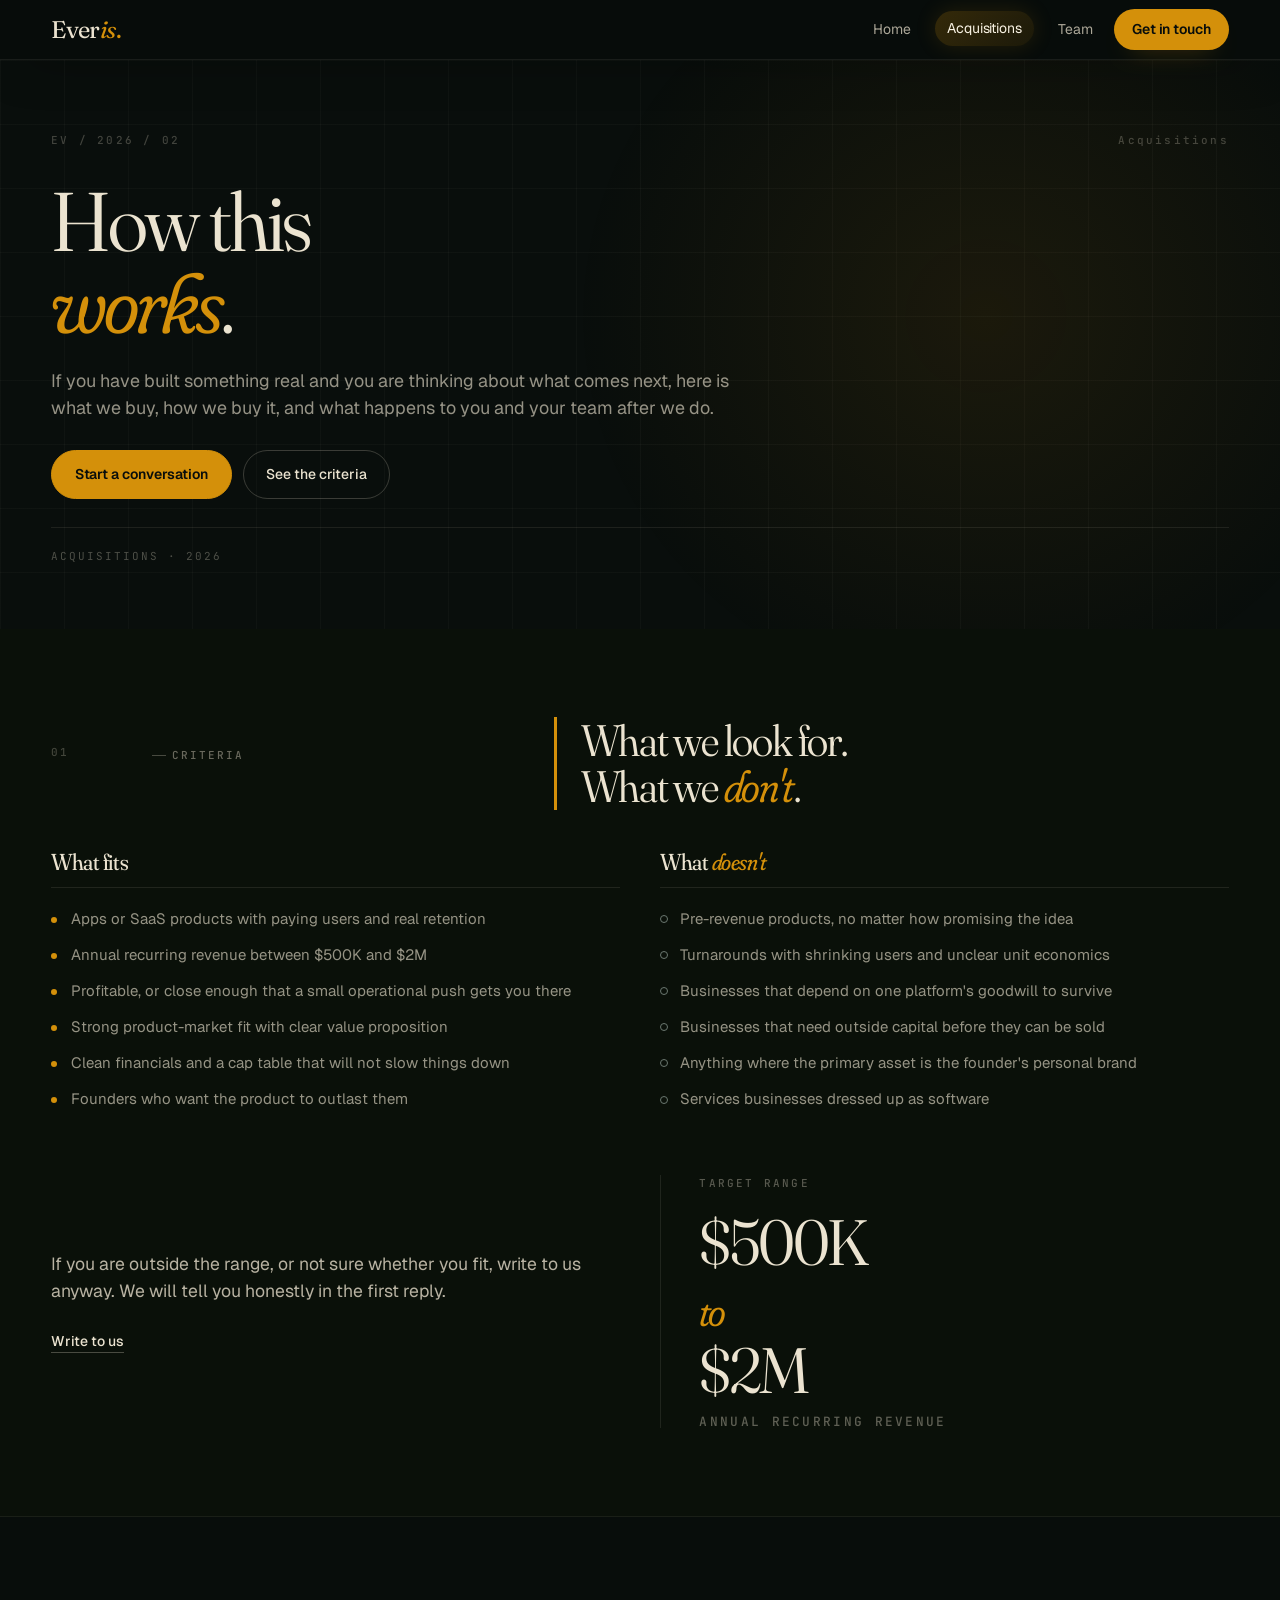
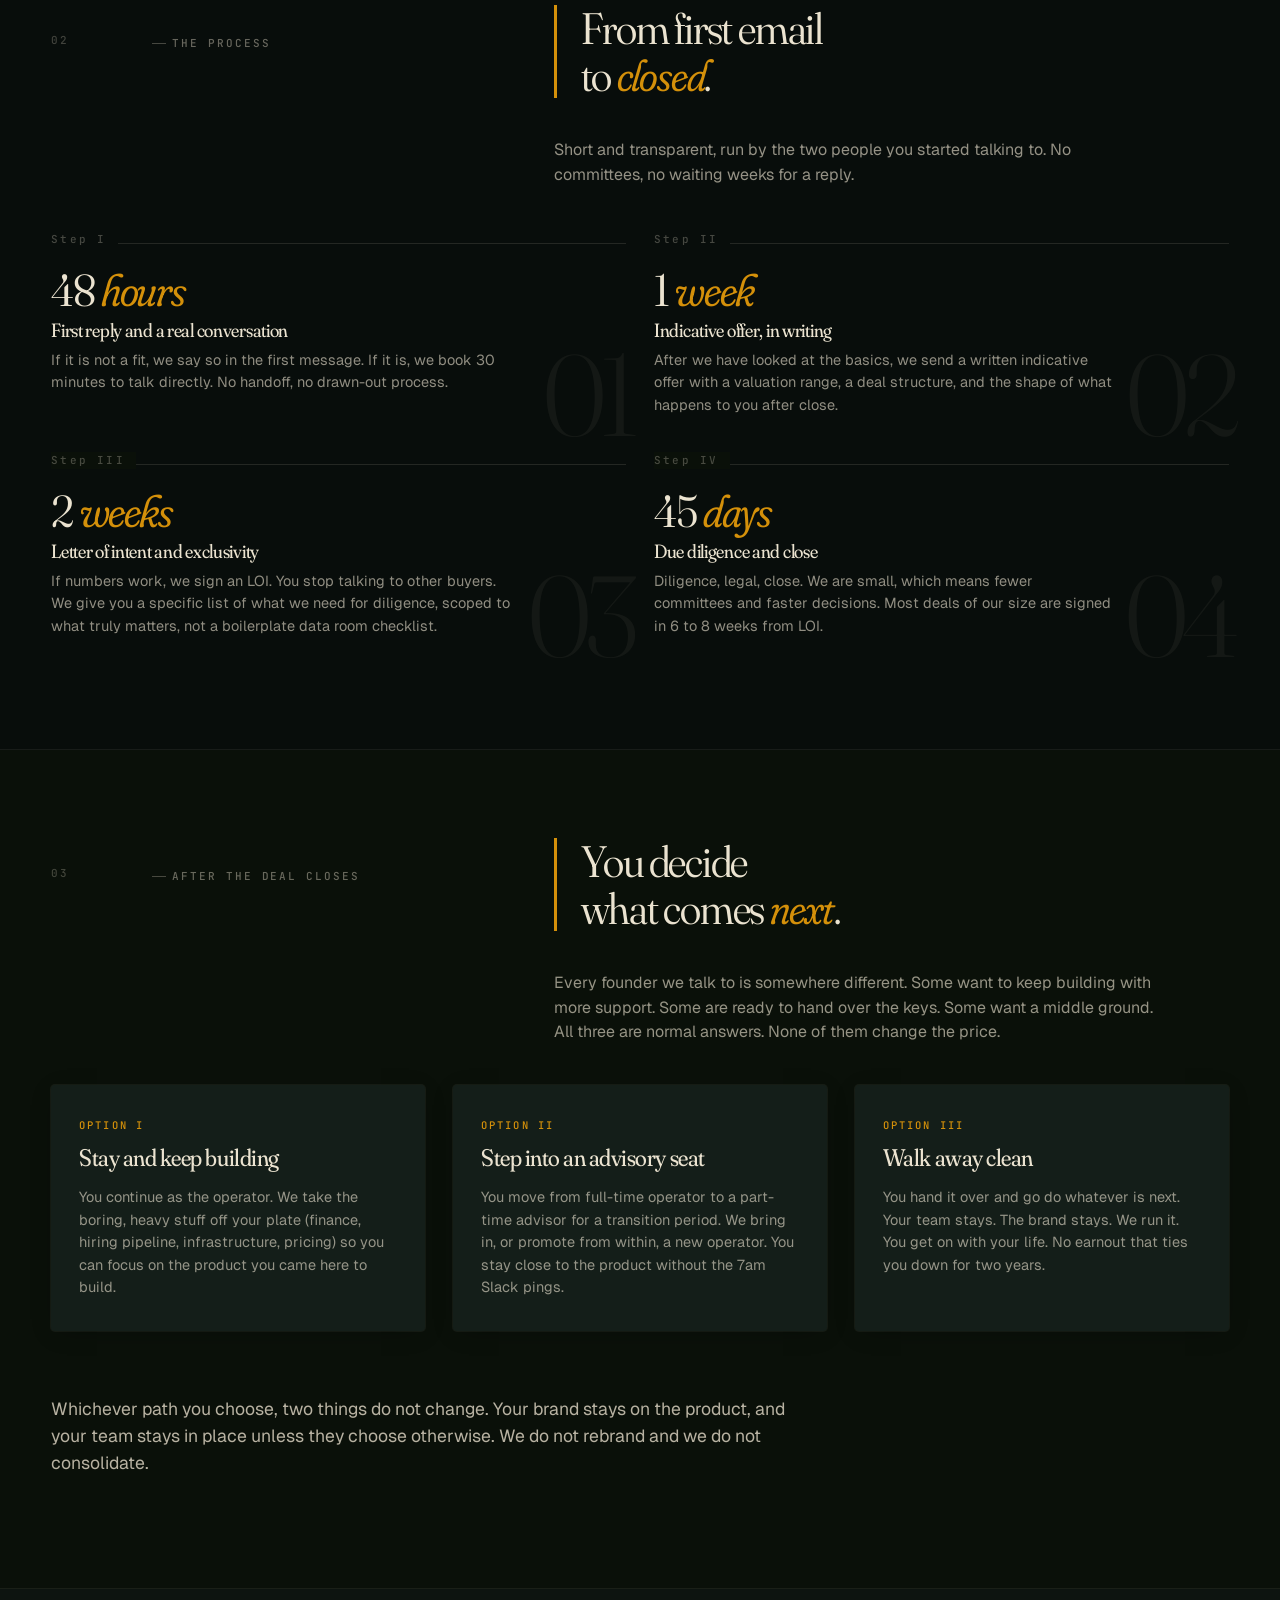
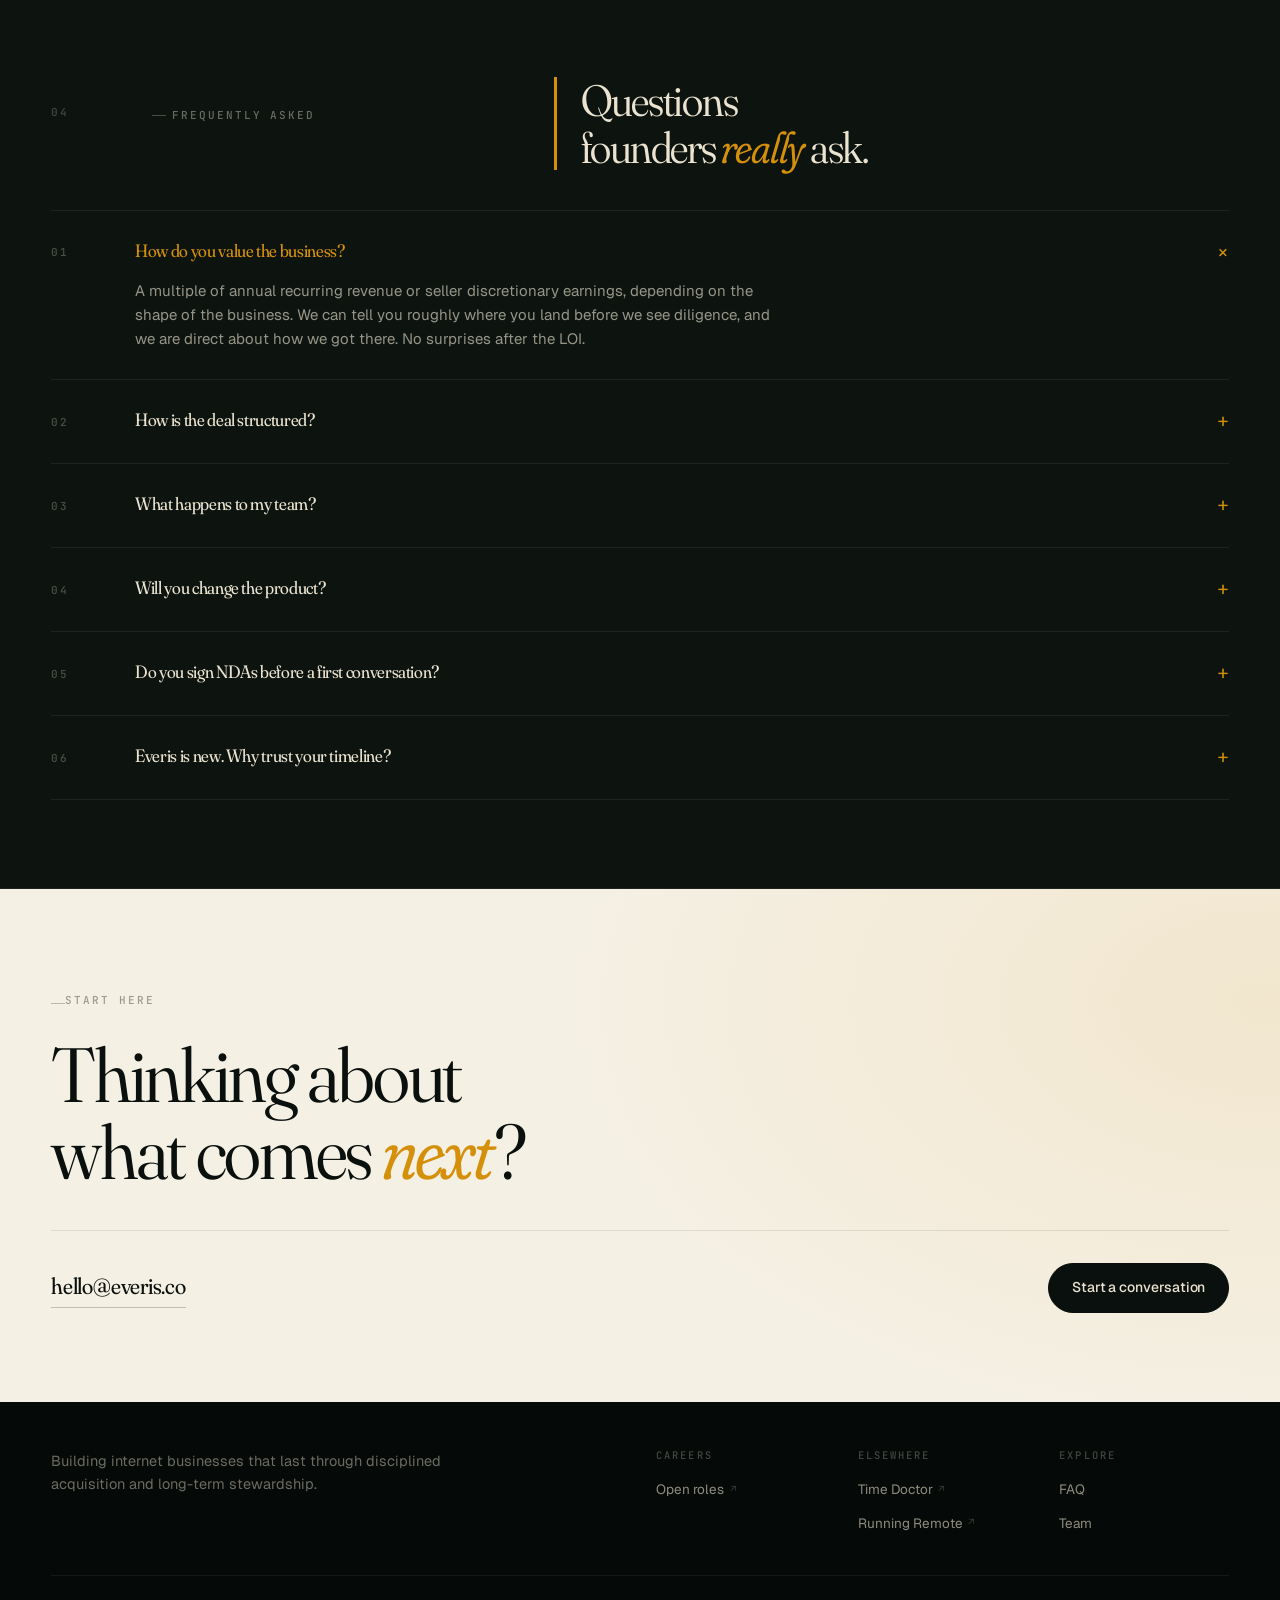
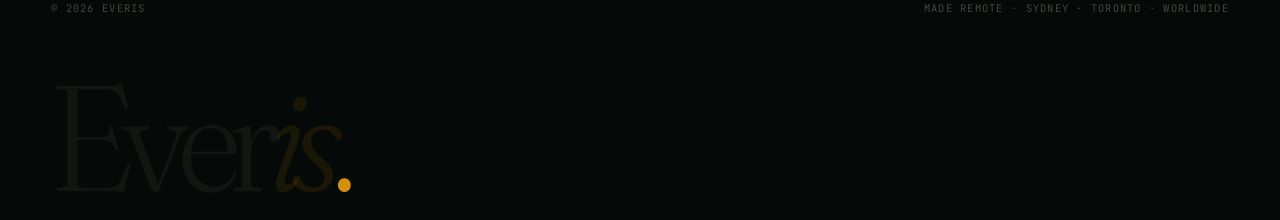
==== commit 40a46273: "Add files via upload" ====
--- a/acquisitions.html
+++ b/acquisitions.html
@@ -175,10 +175,17 @@
   top: 0;
   z-index: 50;
   height: var(--nav-h);
-  background: rgba(239, 233, 219, 0.92);
-  backdrop-filter: blur(10px);
-  -webkit-backdrop-filter: blur(10px);
-  border-bottom: 1px solid var(--rule-soft);
+  background: rgba(8,13,11,0.84) !important;
+  backdrop-filter: blur(24px);
+  -webkit-backdrop-filter: blur(24px);
+  border-top: 1px solid rgba(212,144,10,0.72);
+  border-bottom: 1px solid rgba(235,227,208,0.08);
+  box-shadow: 0 16px 60px -12px rgba(0,0,0,0.58);
+}
+
+nav.top.scrolled {
+  background: rgba(8,13,11,0.96) !important;
+  box-shadow: 0 2px 0 rgba(212,144,10,0.82), 0 20px 60px -12px rgba(0,0,0,0.72);
 }
 
 nav.top .container {
@@ -186,16 +193,16 @@
   display: flex;
   align-items: center;
   justify-content: space-between;
-  gap: 2rem;
+  gap: 1.25rem;
 }
 
 .wordmark {
-  font-family: 'Iowan Old Style', Georgia, serif;
+  font-family: var(--font-serif);
   font-weight: 400;
-  font-variation-settings: normal;
+  font-variation-settings: 'SOFT' 40, 'opsz' 144;
   font-size: 1.5rem;
   letter-spacing: -0.025em;
-  color: var(--ink);
+  color: #EBE3D0;
   line-height: 1;
   display: inline-flex;
   align-items: baseline;
@@ -209,8 +216,8 @@
 .wordmark em {
   font-style: italic;
   font-family: inherit;
-  font-variation-settings: normal;
-  color: var(--brass);
+  font-variation-settings: 'SOFT' 100, 'opsz' 144;
+  color: #D4900A;
   font-weight: 400;
   transition: none !important;
   animation: none !important;
@@ -218,7 +225,7 @@
 }
 .wordmark-period {
   font-family: inherit;
-  color: var(--brass);
+  color: #D4900A;
   transition: none !important;
   animation: none !important;
   transform: none !important;
@@ -226,67 +233,94 @@
 
 .nav-links {
   display: flex;
-  gap: 2rem;
+  gap: 0.35rem;
   align-items: center;
   list-style: none;
+  margin: 0;
+  padding: 0;
 }
 
 .nav-links a {
   font-size: 13.5px;
-  color: var(--ink-soft);
+  color: rgba(235,227,208,0.68);
   position: relative;
-  padding: 4px 0;
-  font-weight: 400;
+  display: inline-flex;
+  align-items: center;
+  justify-content: center;
+  min-height: 2.35rem;
+  padding: 0.55rem 0.95rem;
+  border-radius: 999px;
+  font-weight: 500;
   letter-spacing: 0.01em;
+  transition: color 0.22s ease, transform 0.22s ease;
+  overflow: hidden;
+  z-index: 0;
 }
 
 .nav-links a::after {
   content: '';
   position: absolute;
-  left: 0;
-  bottom: -2px;
-  width: 100%;
-  height: 1px;
-  background: var(--brass);
+  inset: 0;
+  border-radius: inherit;
+  background: rgba(212,144,10,0.16);
+  box-shadow: inset 0 0 0 1px rgba(212,144,10,0.22);
   opacity: 0;
+  transform: scale(0.92);
+  transition: opacity 0.22s ease, transform 0.22s ease, background 0.22s ease, box-shadow 0.22s ease;
+  z-index: -1;
 }
 
 .nav-links a:hover,
-.nav-links a.active { color: var(--ink); }
+.nav-links a.active { color: #EBE3D0; }
+.nav-links a:hover,
+.nav-links a.active { transform: translateY(-1px); }
 .nav-links a:hover::after,
-.nav-links a.active::after { opacity: 1; }
+.nav-links a.active::after { opacity: 1; transform: scale(1); }
 
 /* Primary CTA button in nav - bright gold with dark text, unmissable */
 .nav-cta {
-  padding: 0.6rem 1.15rem !important;
+  padding: 0.7rem 1.2rem !important;
+  min-height: 2.55rem;
   font-size: 13px;
   background: #D4900A;
-  color: #000000;
-  border-radius: 100px;
+  color: #080D0B;
+  border-radius: 999px;
   display: inline-flex;
   align-items: center;
+  justify-content: center;
   gap: 0.4rem;
   font-weight: 600;
   letter-spacing: -0.005em;
-  transition: background 0.2s ease, box-shadow 0.2s ease;
-  box-shadow: 0 1px 0 rgba(20, 32, 26, 0.08);
+  border: 1px solid rgba(212,144,10,0.92);
+  transition: background 0.22s ease, color 0.22s ease, transform 0.22s ease, box-shadow 0.22s ease;
+  box-shadow: 0 10px 24px -16px rgba(212,144,10,0.72);
 }
 .nav-cta::after { display: none !important; }
-.nav-cta:hover {
-  background: var(--brass-bright);
-  color: #000000;
-  box-shadow: 0 4px 12px -4px rgba(184, 138, 42, 0.28);
+.nav-cta:hover,
+.nav-cta.active {
+  background: #E7A317;
+  color: #080D0B;
+  transform: translateY(-1px);
+  box-shadow: 0 16px 30px -18px rgba(212,144,10,0.85);
 }
 
 .nav-toggle {
   display: none;
-  background: none;
-  border: none;
-  color: var(--ink);
+  background: rgba(235,227,208,0.02);
+  border: 1px solid rgba(235,227,208,0.18);
+  color: #EBE3D0;
+  border-radius: 999px;
+  padding: 0.52rem 0.88rem;
   font-family: var(--font-mono);
-  font-size: 12px;
-  letter-spacing: 0.1em;
+  font-size: 11px;
+  letter-spacing: 0.12em;
   text-transform: uppercase;
+  transition: background 0.22s ease, border-color 0.22s ease, color 0.22s ease;
+}
+.nav-toggle:hover {
+  background: rgba(235,227,208,0.08);
+  border-color: rgba(235,227,208,0.28);
+  color: #FFFFFF;
 }
 
 /* =======================================================
@@ -748,8 +782,8 @@
   height: 100%;
   object-fit: cover;
   display: block;
-  /* Sepia until hover */
-  filter: grayscale(0.25) sepia(0.65) saturate(0.85) hue-rotate(-10deg) brightness(0.98) contrast(1.02);
+  /* Medium sepia until hover */
+  filter: sepia(0.5);
   transition: filter 0.7s cubic-bezier(0.22, 0.8, 0.3, 1),
               transform 0.8s cubic-bezier(0.22, 0.8, 0.3, 1);
 }
@@ -1023,22 +1057,26 @@
     display: flex;
     position: absolute;
     top: 56px;
-    right: 0;
-    left: 0;
-    background: var(--bone);
+    right: var(--gutter);
+    left: var(--gutter);
+    background: rgba(8,13,11,0.98);
     flex-direction: column;
-    gap: 0.25rem;
-    padding: 1.25rem var(--gutter);
-    border-bottom: 1px solid var(--rule);
-    align-items: flex-start;
+    gap: 0.35rem;
+    padding: 0.85rem;
+    border: 1px solid rgba(235,227,208,0.1);
+    border-radius: 20px;
+    box-shadow: 0 24px 60px -24px rgba(0,0,0,0.75);
+    align-items: stretch;
   }
   .nav-links.open a {
-    padding: 0.75rem 0;
+    padding: 0.85rem 1rem;
     font-size: 15px;
     width: 100%;
-    border-bottom: 1px solid var(--rule-soft);
+    justify-content: flex-start;
+    border-bottom: none;
+    transform: none;
   }
-  .nav-links.open a:last-child { border-bottom: none; }
+  .nav-links.open .nav-cta { justify-content: center; margin-top: 0.25rem; }
   .nav-toggle { display: block; }
 
   .page-header { margin-bottom: 2rem; }
@@ -1609,7 +1647,7 @@
 h1, h2, h3, h4 { color: #EBE3D0; }
 .accent, h1 em, h2 em, h3 em { color: #D4900A; }
 em, .italic { color: inherit; }
-
+
 
 /* ── SCROLL PROGRESS ── */
 .scroll-progress {
@@ -1620,28 +1658,32 @@
 
 /* ── NAV: dark glass + brass top stripe ── */
 nav.top {
-  background: rgba(8,13,11,0.88) !important;
-  border-top: 2px solid #D4900A;
-  border-bottom: 1px solid rgba(235,227,208,0.07);
+  background: rgba(8,13,11,0.84) !important;
+  border-top: 1px solid rgba(212,144,10,0.72);
+  border-bottom: 1px solid rgba(235,227,208,0.08);
   backdrop-filter: blur(24px);
   -webkit-backdrop-filter: blur(24px);
-  box-shadow: 0 16px 60px -12px rgba(0,0,0,0.6);
+  box-shadow: 0 16px 60px -12px rgba(0,0,0,0.58);
   transition: none !important;
 }
 nav.top.scrolled {
-  background: rgba(8,13,11,0.97) !important;
-  box-shadow: 0 2px 0 #D4900A, 0 20px 60px -12px rgba(0,0,0,0.7);
+  background: rgba(8,13,11,0.96) !important;
+  box-shadow: 0 2px 0 rgba(212,144,10,0.82), 0 20px 60px -12px rgba(0,0,0,0.72);
 }
 .wordmark { color: #EBE3D0; }
 .wordmark em { color: #D4900A; }
 .wordmark-period { color: #D4900A; }
-.nav-links a { color: rgba(235,227,208,0.55); }
+.nav-links a { color: rgba(235,227,208,0.68); }
 .nav-links a:hover, .nav-links a.active { color: #EBE3D0; }
-.nav-links a::after { background: #D4900A; }
-.nav-cta { background: #D4900A; color: #000000; }
-.nav-cta:hover { background: #F0A820; color: #000000; box-shadow: 0 6px 18px -8px rgba(212,144,10,0.45) !important; }
-.nav-links.open { background: #080D0B !important; border-bottom-color: rgba(235,227,208,0.08) !important; }
-.nav-links.open a { border-bottom-color: rgba(235,227,208,0.06) !important; }
+.nav-links a::after {
+  background: rgba(212,144,10,0.16);
+  box-shadow: inset 0 0 0 1px rgba(212,144,10,0.22);
+}
+.nav-links.open {
+  background: rgba(8,13,11,0.98) !important;
+  border-color: rgba(235,227,208,0.1) !important;
+}
+.nav-links.open a { color: #EBE3D0; }
 
 /* ── BUTTONS ── */
 .btn-primary { background: #D4900A; color: #080D0B; border-color: #D4900A; font-weight: 600; }
@@ -1932,22 +1974,193 @@
   .hero::before { animation: none; }
 }
 
+/* Fresh nav component */
+.site-nav {
+  position: sticky;
+  top: 0;
+  z-index: 90;
+  height: var(--nav-h);
+  background: rgba(8,13,11,0.9);
+  backdrop-filter: blur(22px);
+  -webkit-backdrop-filter: blur(22px);
+  border-bottom: 1px solid rgba(235,227,208,0.08);
+  box-shadow: 0 18px 48px -24px rgba(0,0,0,0.72);
+}
+.site-nav.is-scrolled {
+  background: rgba(8,13,11,0.96);
+  box-shadow: 0 20px 56px -24px rgba(0,0,0,0.82);
+}
+.site-nav__bar {
+  height: 100%;
+  display: flex;
+  align-items: center;
+  justify-content: space-between;
+  gap: 1.25rem;
+  position: relative;
+}
+.site-nav__brand {
+  font-family: var(--font-serif);
+  font-size: 1.5rem;
+  letter-spacing: -0.025em;
+  line-height: 1;
+  color: #EBE3D0;
+  display: inline-flex;
+  align-items: baseline;
+  white-space: nowrap;
+  flex: 0 0 auto;
+}
+.site-nav__brand-base,
+.site-nav__brand-accent,
+.site-nav__brand-mark {
+  display: inline-block;
+  font: inherit;
+  line-height: 1;
+}
+.site-nav__brand-accent {
+  font-style: italic;
+  color: #D4900A;
+}
+.site-nav__brand-mark {
+  color: #D4900A;
+}
+.site-nav__links {
+  display: flex;
+  align-items: center;
+  gap: 0.3rem;
+  list-style: none;
+  margin: 0;
+  padding: 0;
+}
+.site-nav__link,
+.site-nav__cta {
+  position: relative;
+  display: inline-flex;
+  align-items: center;
+  justify-content: center;
+  min-height: 2.55rem;
+  padding: 0.68rem 1rem;
+  border-radius: 999px;
+  font-family: var(--font-sans);
+  font-size: 14px;
+  line-height: 1;
+  letter-spacing: -0.01em;
+  white-space: nowrap;
+  isolation: isolate;
+  transition: color 0.22s ease, transform 0.22s ease, background 0.22s ease, box-shadow 0.22s ease;
+}
+.site-nav__link {
+  color: rgba(235,227,208,0.72);
+}
+.site-nav__link::before {
+  content: '';
+  position: absolute;
+  inset: 0.2rem;
+  border-radius: inherit;
+  background: linear-gradient(135deg, rgba(212,144,10,0.22), rgba(212,144,10,0.1));
+  box-shadow: 0 0 22px rgba(212,144,10,0.14);
+  opacity: 0;
+  transform: scale(0.9);
+  transition: opacity 0.22s ease, transform 0.22s ease;
+  z-index: -1;
+}
+.site-nav__link:hover,
+.site-nav__link.is-active {
+  color: #F8F2E3;
+  transform: translateY(-1px);
+}
+.site-nav__link:hover::before,
+.site-nav__link.is-active::before {
+  opacity: 1;
+  transform: scale(1);
+}
+.site-nav__cta {
+  background: #D4900A;
+  color: #080D0B;
+  font-weight: 600;
+  padding-inline: 1.15rem;
+  box-shadow: 0 12px 26px -18px rgba(212,144,10,0.9);
+}
+.site-nav__cta:hover,
+.site-nav__cta.is-active {
+  background: #E7A317;
+  color: #080D0B;
+  transform: translateY(-1px);
+  box-shadow: 0 18px 34px -20px rgba(212,144,10,0.95);
+}
+.site-nav__toggle {
+  display: none;
+  min-height: 2.4rem;
+  padding: 0.55rem 0.9rem;
+  border-radius: 999px;
+  border: 1px solid rgba(235,227,208,0.18);
+  background: rgba(235,227,208,0.04);
+  color: #EBE3D0;
+  font-family: var(--font-mono);
+  font-size: 11px;
+  letter-spacing: 0.12em;
+  text-transform: uppercase;
+  transition: background 0.22s ease, border-color 0.22s ease, color 0.22s ease;
+}
+.site-nav__toggle:hover {
+  background: rgba(235,227,208,0.1);
+  border-color: rgba(235,227,208,0.3);
+  color: #FFFFFF;
+}
+@media (max-width: 880px) {
+  .site-nav {
+    height: 56px;
+  }
+  .site-nav__toggle {
+    display: inline-flex;
+    align-items: center;
+    justify-content: center;
+  }
+  .site-nav__links {
+    display: none;
+  }
+  .site-nav__links.is-open {
+    display: flex;
+    position: absolute;
+    top: calc(100% + 0.55rem);
+    left: var(--gutter);
+    right: var(--gutter);
+    flex-direction: column;
+    align-items: stretch;
+    gap: 0.35rem;
+    padding: 0.85rem;
+    background: rgba(8,13,11,0.98);
+    border: 1px solid rgba(235,227,208,0.1);
+    border-radius: 22px;
+    box-shadow: 0 28px 56px -28px rgba(0,0,0,0.82);
+  }
+  .site-nav__links.is-open .site-nav__link,
+  .site-nav__links.is-open .site-nav__cta {
+    width: 100%;
+    justify-content: flex-start;
+    padding: 0.9rem 1rem;
+    transform: none;
+  }
+  .site-nav__links.is-open .site-nav__cta {
+    justify-content: center;
+    margin-top: 0.2rem;
+  }
+}
 </style>
 </head>
 <body>
 
 <div class="scroll-progress" id="scrollProgress" aria-hidden="true"></div>
 
-<nav class="top">
-  <div class="container">
-    <a href="https://everis.ai" class="wordmark" aria-label="Everis">Ever<em>is</em><span class="wordmark-period">.</span></a>
-    <ul class="nav-links" id="navLinks">
-      <li><a href="index.html">Home</a></li>
-      <li><a href="acquisitions.html" class="active">Acquisitions</a></li>
-      <li><a href="contact.html">Contact</a></li>
-      <li><a href="contact.html?reason=sell" class="nav-cta">Sell your business</a></li>
+<nav class="site-nav" id="siteNav">
+  <div class="container site-nav__bar">
+    <a href="index.html" class="site-nav__brand" aria-label="Everis home"><span class="site-nav__brand-base">Ever</span><span class="site-nav__brand-accent">is</span><span class="site-nav__brand-mark">.</span></a>
+    <ul class="site-nav__links" id="siteNavLinks">
+      <li><a href="index.html" class="site-nav__link" data-site-nav-link data-nav-key="home">Home</a></li>
+      <li><a href="acquisitions.html" class="site-nav__link" data-site-nav-link data-nav-key="acquisitions">Acquisitions</a></li>
+      <li><a href="index.html#founders" class="site-nav__link" data-site-nav-link data-nav-key="team">Team</a></li>
+      <li><a href="contact.html" class="site-nav__cta" data-site-nav-link data-nav-key="contact">Get in touch</a></li>
     </ul>
-    <button class="nav-toggle" id="navToggle" aria-label="Toggle menu">Menu</button>
+    <button class="site-nav__toggle" id="siteNavToggle" aria-label="Toggle navigation" aria-expanded="false">Menu</button>
   </div>
 </nav>
 
@@ -1963,7 +2176,7 @@
 
       <h1 class="hero-headline reveal">
         How this<br />
-        actually <em>works</em>.
+        <em>works</em>.
       </h1>
 
       <p class="hero-sub reveal">
@@ -1976,9 +2189,6 @@
       </div>
 
       <div class="hero-signature reveal">
-        <span class="credit">
-          Every inbound is read by <strong>Rob</strong> or <strong>Liam</strong>. We reply within two business days.
-        </span>
         <span class="meta">Acquisitions &middot; 2026</span>
       </div>
     </div>
@@ -2003,7 +2213,7 @@
             <li>Apps or SaaS products with paying users and real retention</li>
             <li>Annual recurring revenue between $500K and $2M</li>
             <li>Profitable, or close enough that a small operational push gets you there</li>
-            <li>A product with a clear use case. Customers know what it does and why they pay for it</li>
+            <li>Strong product-market fit with clear value proposition</li>
             <li>Clean financials and a cap table that will not slow things down</li>
             <li>Founders who want the product to outlast them</li>
           </ul>
@@ -2066,7 +2276,7 @@
           <div class="process-duration">48 <em>hours</em></div>
           <h3 class="process-title">First reply and a real conversation</h3>
           <p class="process-body">
-            You write. Rob or Liam reads it and replies within two business days. If it is not a fit, we say so in the first message. If it is, we book 30 minutes to actually talk.
+            If it is not a fit, we say so in the first message. If it is, we book 30 minutes to talk directly. No handoff, no drawn-out process.
           </p>
         </article>
 
@@ -2082,7 +2292,7 @@
           <div class="process-duration">2 <em>weeks</em></div>
           <h3 class="process-title">Letter of intent and exclusivity</h3>
           <p class="process-body">
-            If the numbers work, we sign an LOI. You stop talking to other buyers. We give you a specific list of what we need for diligence, scoped to what actually matters, not a boilerplate data room checklist.
+            If numbers work, we sign an LOI. You stop talking to other buyers. We give you a specific list of what we need for diligence, scoped to what truly matters, not a boilerplate data room checklist.
           </p>
         </article>
 
@@ -2158,8 +2368,8 @@
         <span class="edition-num">04</span>
         <span class="label">Frequently asked</span>
         <h2 class="page-title">
-          The questions<br />
-          founders <em>actually</em> ask.
+          Questions<br />
+          founders <em>really</em> ask.
         </h2>
       </div>
 
@@ -2307,17 +2517,44 @@
   }, { threshold: 0.08, rootMargin: '0px 0px -40px 0px' });
   document.querySelectorAll('.reveal').forEach(el => observer.observe(el));
 
-  const navToggle = document.getElementById('navToggle');
-  const navLinks = document.getElementById('navLinks');
-  navToggle.addEventListener('click', () => {
-    navLinks.classList.toggle('open');
-    navToggle.textContent = navLinks.classList.contains('open') ? 'Close' : 'Menu';
+  const siteNav = document.getElementById('siteNav');
+  const siteNavToggle = document.getElementById('siteNavToggle');
+  const siteNavLinks = document.getElementById('siteNavLinks');
+  const siteNavItems = Array.from(document.querySelectorAll('[data-site-nav-link]'));
+
+  const setActiveNav = () => {
+    const page = (window.location.pathname.split('/').pop() || 'index.html').toLowerCase();
+    const hash = window.location.hash.toLowerCase();
+    let activeKey = 'home';
+    if (page.includes('acquisitions')) activeKey = 'acquisitions';
+    else if (page.includes('contact')) activeKey = 'contact';
+    else if (hash === '#founders') activeKey = 'team';
+    siteNavItems.forEach((link) => {
+      link.classList.toggle('is-active', link.dataset.navKey === activeKey);
+    });
+  };
+
+  siteNavToggle.addEventListener('click', () => {
+    const isOpen = siteNavLinks.classList.toggle('is-open');
+    siteNavToggle.textContent = isOpen ? 'Close' : 'Menu';
+    siteNavToggle.setAttribute('aria-expanded', isOpen ? 'true' : 'false');
   });
 
+  siteNavItems.forEach((link) => {
+    link.addEventListener('click', () => {
+      siteNavLinks.classList.remove('is-open');
+      siteNavToggle.textContent = 'Menu';
+      siteNavToggle.setAttribute('aria-expanded', 'false');
+      requestAnimationFrame(setActiveNav);
+    });
+  });
+
   /* ── Nav scroll ── */
-  const _nav = document.querySelector('nav.top');
-  const _onS = () => _nav.classList.toggle('scrolled', window.scrollY > 20);
-  window.addEventListener('scroll', _onS, { passive: true }); _onS();
+  const onNavScroll = () => siteNav.classList.toggle('is-scrolled', window.scrollY > 20);
+  window.addEventListener('scroll', onNavScroll, { passive: true });
+  window.addEventListener('hashchange', setActiveNav);
+  onNavScroll();
+  setActiveNav();
 
   /* ── FAQ accordion ── */
   document.querySelectorAll('.faq-item').forEach((item, i) => {
